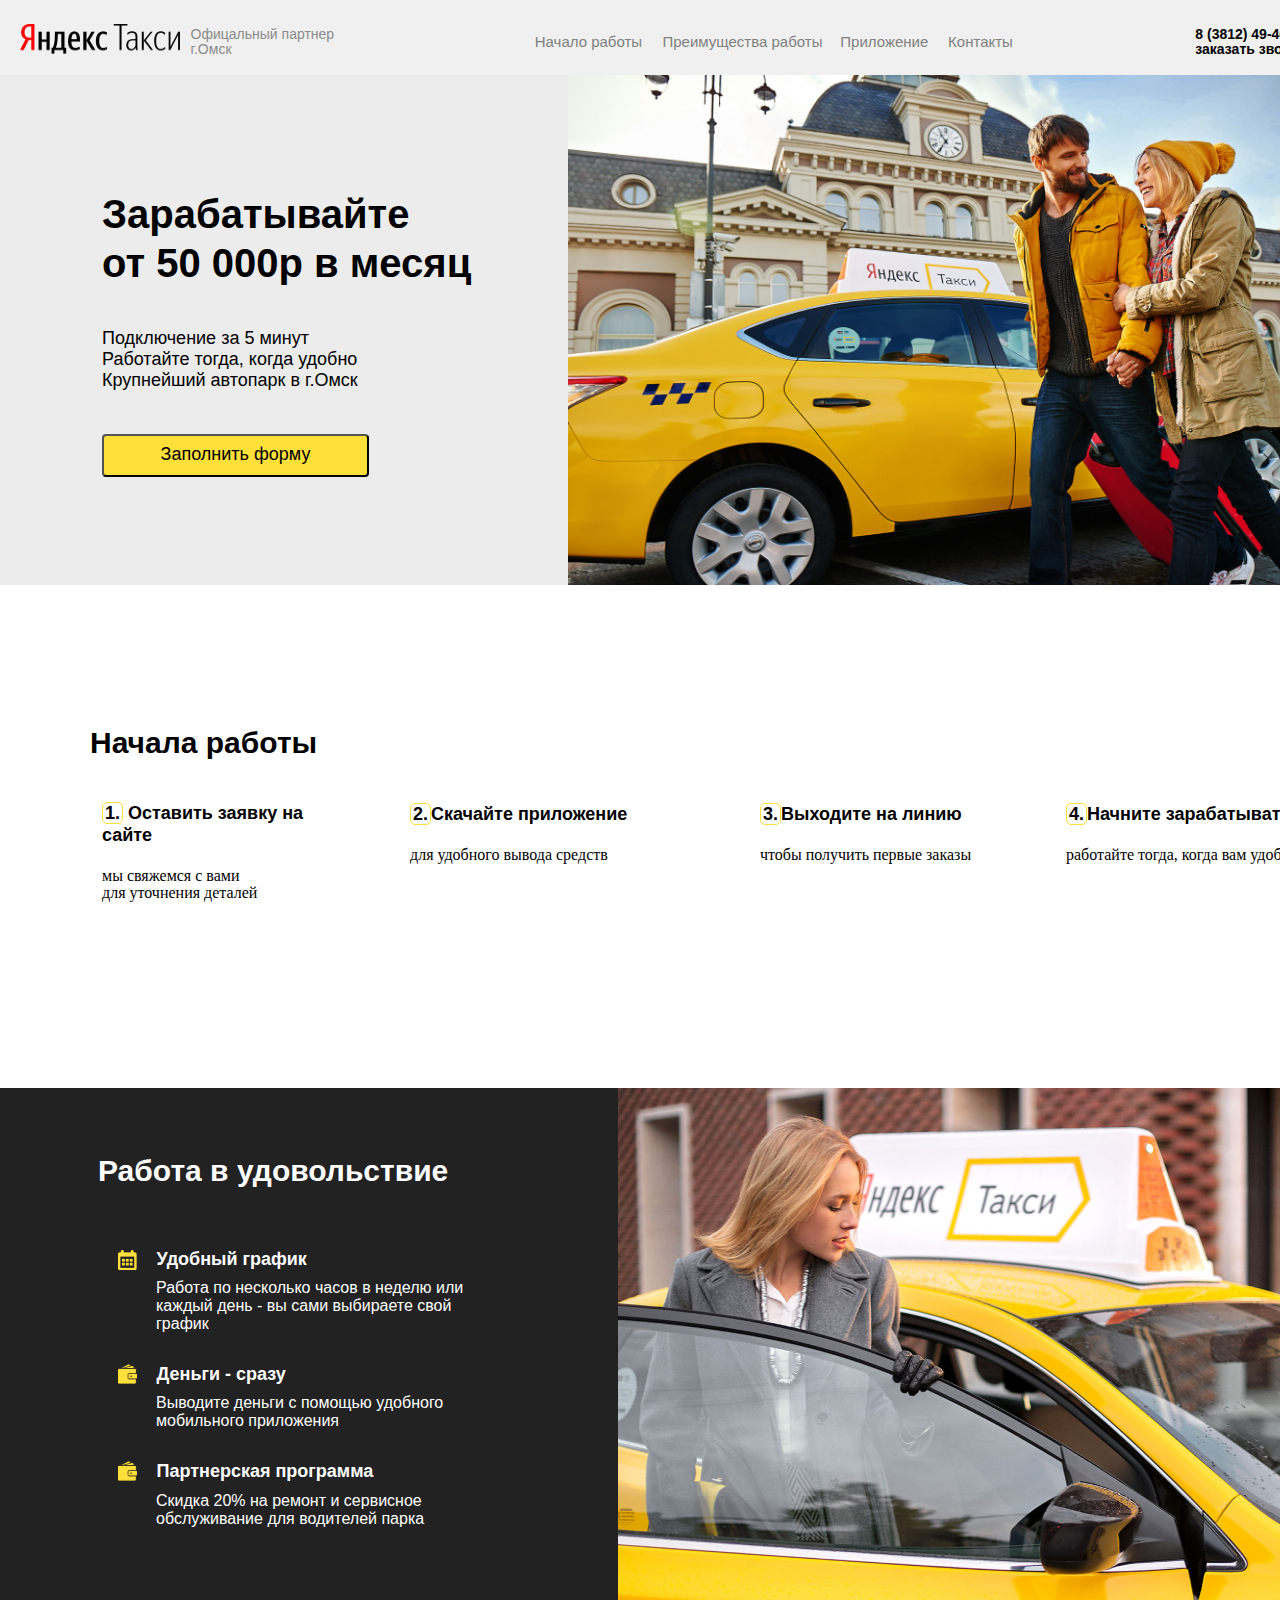
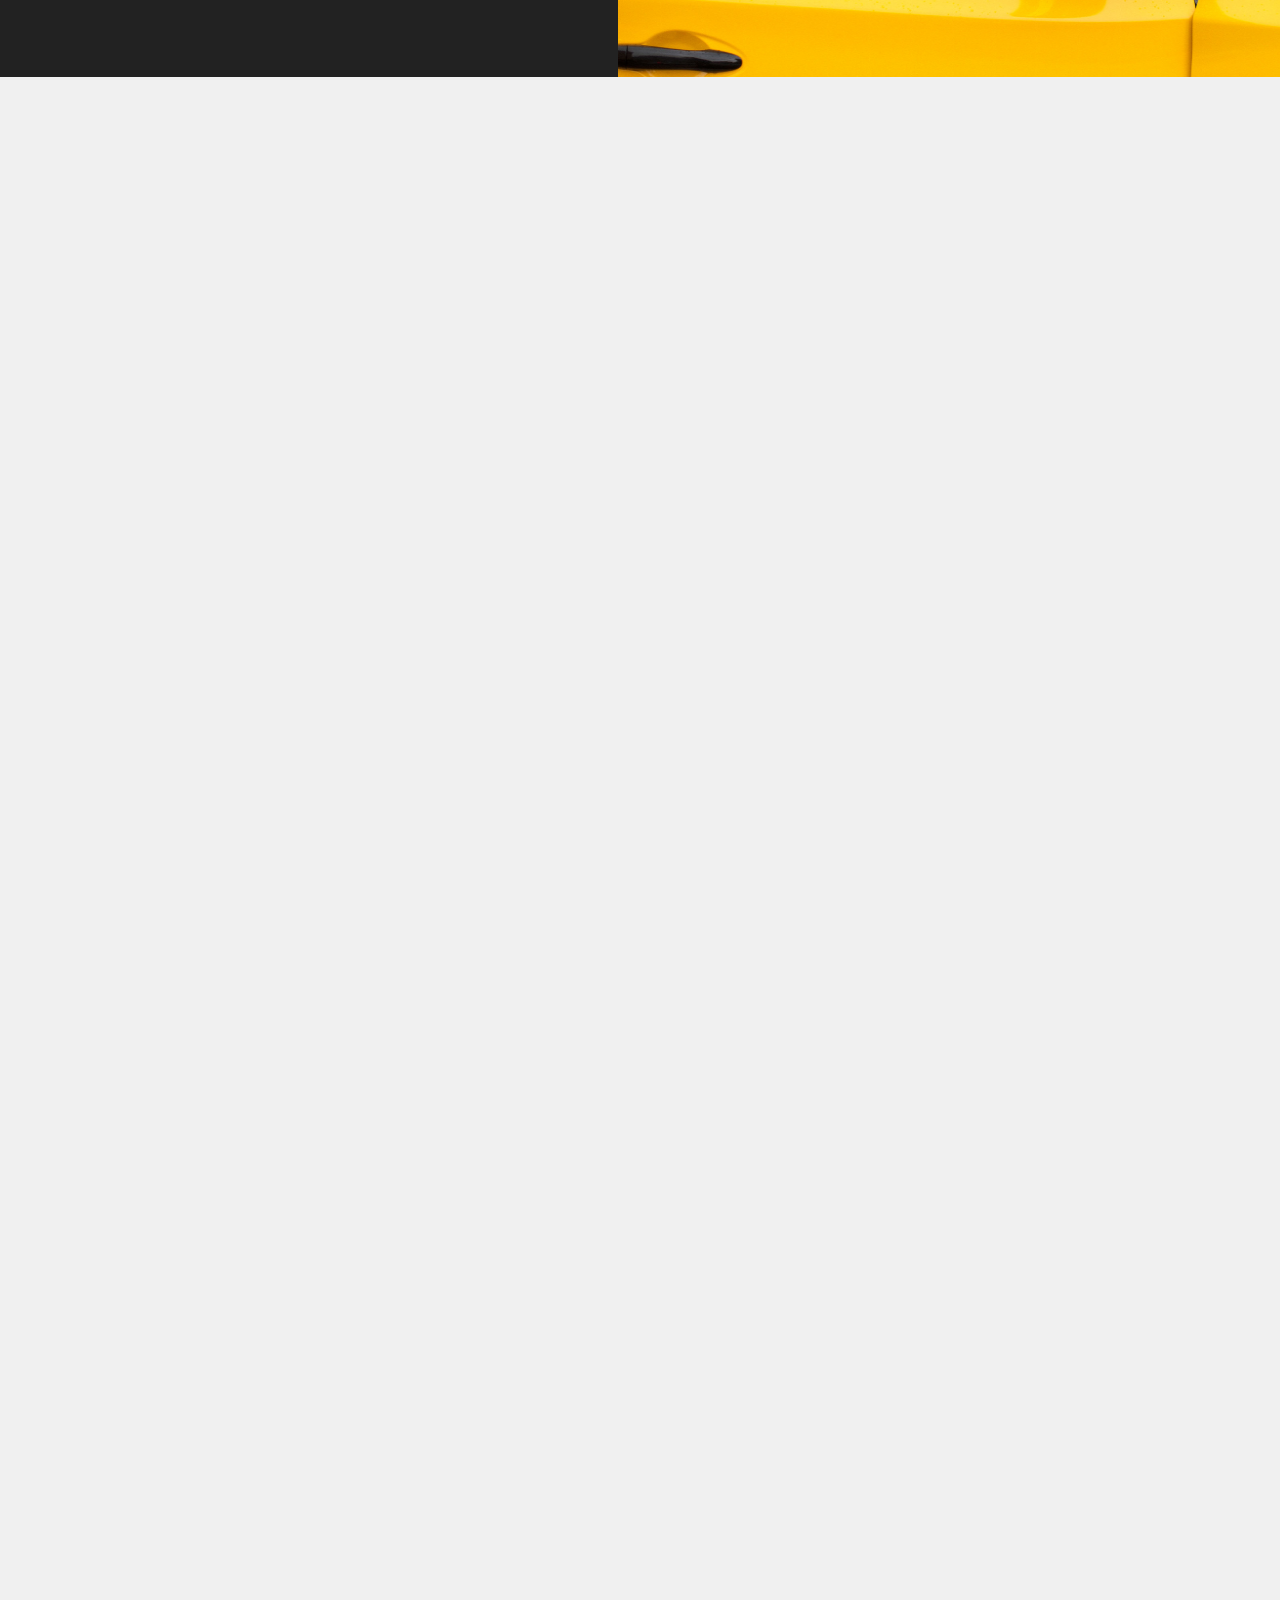
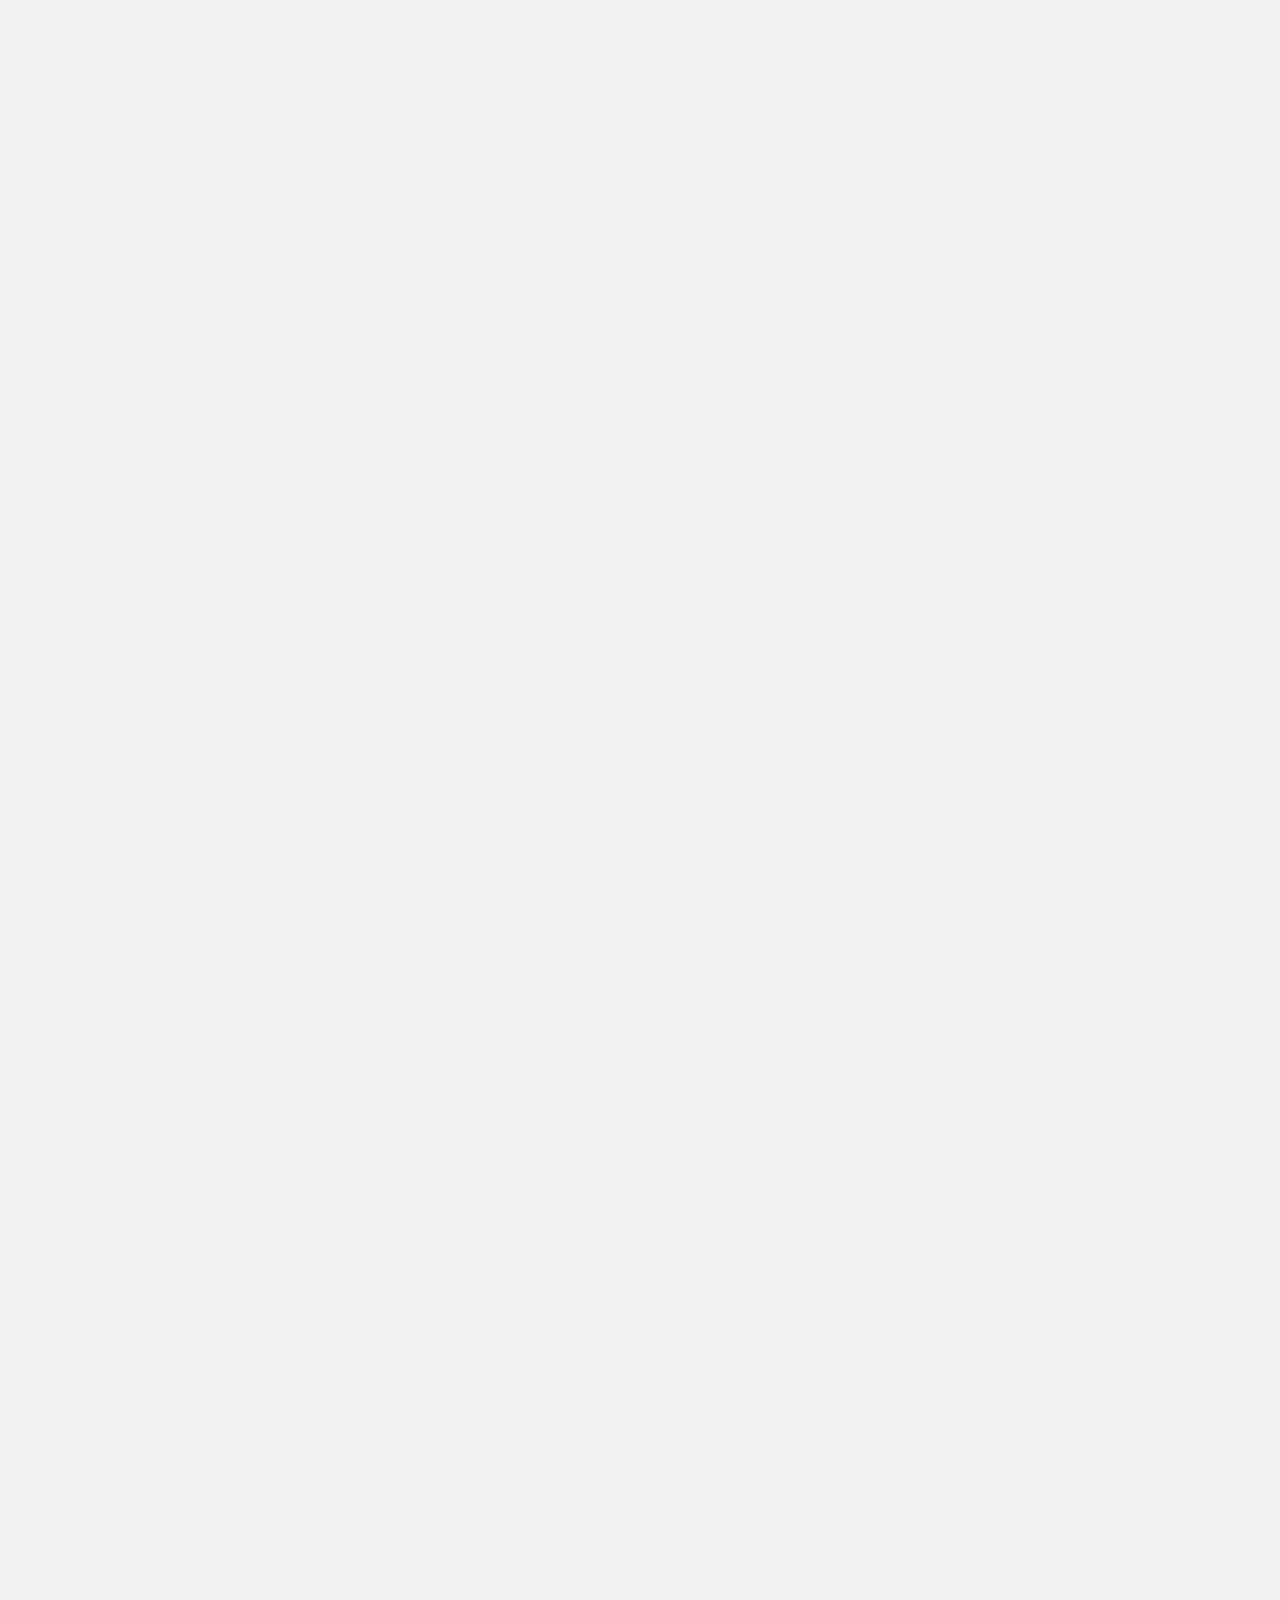
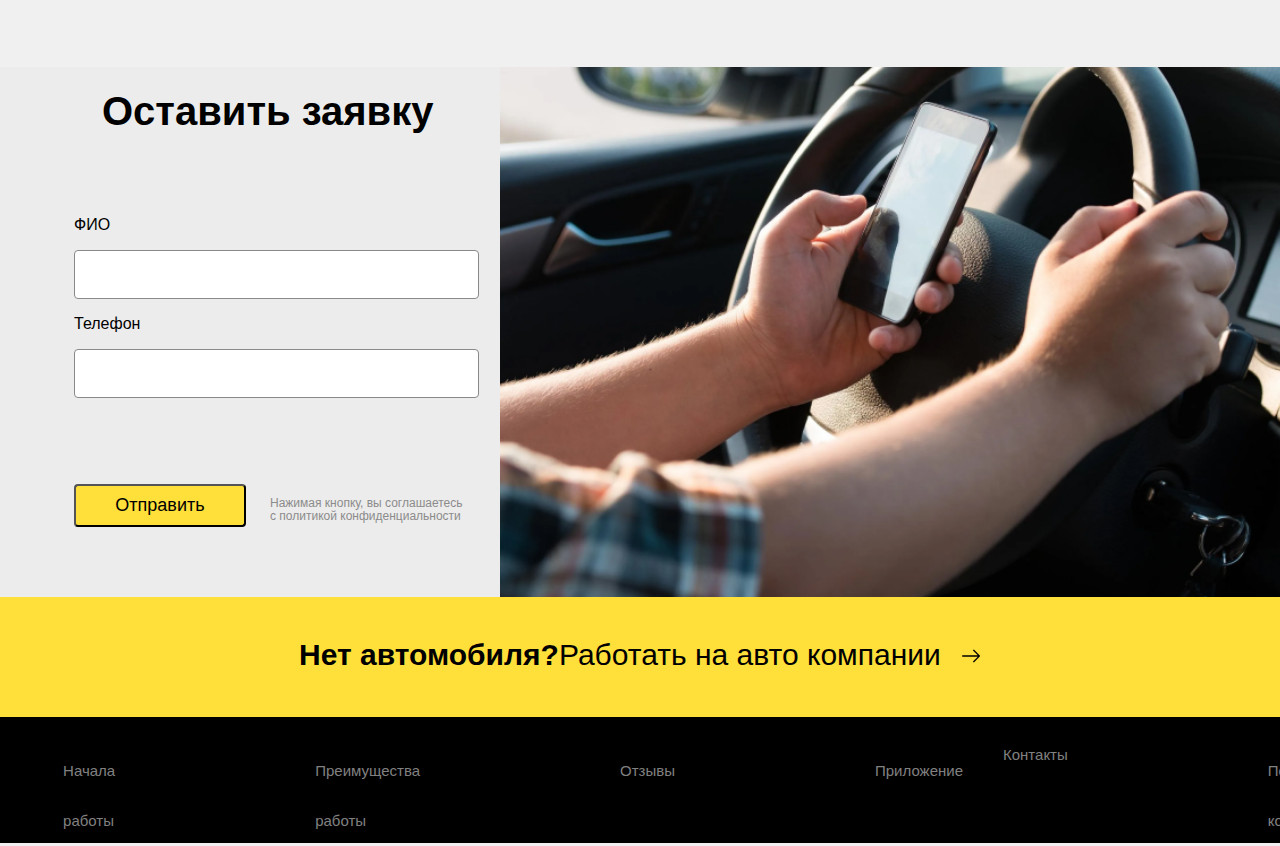
==== index.html @ 1a7a5179 "new update" ====
<!DOCTYPE html>
<html lang="en">
<head>
    <meta charset="UTF-8">
    <meta name="viewport" content="width=device-width, initial-scale=1.0">
    <link rel="stylesheet" href="style.css">
    <title>Такси</title>
</head>
<body>
    <header class="header">
        <div>
            <div class="header__inner">
                <div class="img">
                       <a href="#"><img src="image/YTaxi.png" /> </a> 
                </div>
                <div class="p">
                    <p style="margin-left: 30px;">Офицальный партнер <br> г.Омск</p>
                </div>  
                <nav class="nav">
                        <a class="nav_link1" href="#top" >Начало работы</a>
                        <a class="nav_link2" href="#job" >Преимущества работы</a>
                        <a class="nav_link3" href="#" >Приложение</a>
                        <a class="nav_link4" href="#" >Контакты</a>
                </nav>
                <div class="p">
                    <p style="font-weight: 800; color: black;">8 (3812) 49-46-45  <br>
                        заказать звонок</p>
                </div>
                <div>
                    <a href="#"></a>
                </div>
            </div>
        </div>
    </header>
    <div id="top">
        <div class = "introduction block ">
            <div>
                <p class="font">
                    Зарабатывайте<br>
                    от 50 000р в месяц
                </p>
                <p class="sec"> Подключение за 5 минут<br>
                Работайте тогда, когда удобно<br>
                Крупнейший автопарк в г.Омск
                </p>
                <form action=""></form>
                <button id="#end" class="button" type="submit" form = "data">
                    Заполнить форму
                </button>
            </div>
            <div>
                <img class="size" src="image/start.png" >
            </div>
            </div>
        </div>
    </div>
    
    <div id="job">
    <div class="job introduction" >
        <div>
             <h1>Начала работы</h1>
             <h3><snap>1.</snap> Оставить заявку на сайте</h3>  
             <p> мы свяжемся с вами <br> для уточнения деталей</p>
        </div>
        <div >
             <h3 style="margin-top: 218px; margin-left: 60px;"><snap>2.</snap>Скачайте приложение</h3>  
             <p style="margin-left: 60px;"> для удобного вывода средств</p>
        </div>
        <div>
             <h3 style="margin-top: 218px; margin-left: 60px;"><snap>3.</snap>Выходите на линию</h3>  
             <p style="margin-left: 60px;"> чтобы получить первые заказы</p>
        </div>
        <div style="margin-left: -44px;">
             <h3 style="margin-top: 218px; margin-left: 60px;"><snap>4.</snap>Начните зарабатывать</h3>  
             <p style="margin-left: 60px;">работайте тогда, когда вам удобно </p>
        </div>
     </div>
    </div>
   

    <div> 
        <div class="pleasure block" >
            <div>
                <h1> Работа в удовольствие</h1>
                <div style="margin-top: 60px;">
                    <h2><img id="frame" src="image/frame.png">
                     Удобный график</h3>
                    <p>Работа по несколько часов в неделю или<br> каждый день - вы сами выбираете свой<br> график</p>
                    <h2 id="money"><img id="frame" src="image/frame-2.png" >Деньги - сразу</h2>
                    <p>Выводите деньги с помощью удобного мобильного приложения</p>
                    <h2 id="open"><img id="frame" src="image/frame-2.png">Партнерская программа </h2>
                    <p>Скидка 20% на ремонт и сервисное обслуживание для водителей парка</p>
                </div>
                
            </div>
            <div>
                <img src="image/image3.png">
            </div>
        </div>
        
    </div>
   

    <div id="end">
        <div class="form introduction block">
            <div >
                <p class="font" style="margin-top: 20px;"> 
                    Оставить заявку
                </p>
                <p style="margin-left: 74px; margin-top: 80px;">ФИО</p>
                <p > <input  class="inputName" type="text" name = "ФИО"></p>
                <p style="margin-left: 74px;">Телефон</p>
                <p > <input style="margin-top:0;" class="inputName"  type="tel" name = "number"></p>
                    <button id="EnterDate" style="margin-top: 70px; margin-left: 74px;" class="button" type="submit" form = "data">
                        Отправить
                    </button>
                    <p class="text4">Нажимая кнопку, вы соглашаетесь<br>
                        с политикой конфиденциальности</p>
            </div>
            <div>
                <div>
                    <img src="image/image-2.png" >
                </div>
            </div>
        </div> 
    </div>
        <div class="last">
            <p id="first"> Нет автомобиля? </p><p> Работать на авто компании <img src="image/right.svg"> </p>
            
        </div>
    </div>
   
    
    <footer class="footer">
        <div > 
            <p>Официальный партнер Яндекс Такси<br>
            г.Омск
        <br>ОГРНИП 12345432112344 </p></div>
       <div>
            <nav >
                <a id="nav_1" style="margin-top: 3%;" href="#top" >Начала работы</a>
                <a id="nav_2" style="margin-top: 3%;"  href="#job" >Преимущества работы</a>
                <a id="nav_3" class="nav_link5" style="margin-top: 3%;"> Отзывы</a>
                <a id="nav_4" style="margin-top: 3%;"  href="#" >Приложение</a>
                <a id="nav5" style="margin-top: 3%;"  href="#" >Контакты</a>
                <a id="nav_6"  style="margin-top: 3%;"href="#">Политика конфиденциальности</a>
            </nav>
        </div>
        
    </footer>   
</body>
</html>
---- style.css ----
body{
    position: relative;
    max-width: 1368px;
    max-height: 3180px;
    margin-left: auto;
    margin-right: auto;
    background-color: rgb(240, 240, 240);
}
html{
    scroll-behavior: smooth;
    font-family:  Arial,Helvetica,sans-serif
}

.li{
    display: flex;
    width: 599px;
    height: 29px;
    flex-direction: column;
    justify-content: center;
    flex-shrink: 0;
}

img{
    display: flex;
    width: 160px;
    height:  30px;
    justify-content: center;
    align-items: center;
    margin: auto;
}

.header{
    background: #F0F0F0;
    width: 1368px;
    height: 67px;
    z-index: 1000;
}
.header__inner {
    background: #F0F0F0;
    display: flex;
    justify-content: space-between;
    align-items: center;
}
a{
    text-decoration: none;
    margin: 0 20px;
    color: gray;
    font-size: 15px;    
    float: left;
}
a:hover{
    text-decoration: none;
    color: black;
}
.p{
    margin-left: 10px;
    margin-top: 5px;
    align-items: center;
    margin-left: -60px;
    color: #8B8B8B;
    font-size: 14px;
    font-weight: 300;
    line-height: 107%;
    color: #8B8B8B;
}
.foot{
    margin: 0 10px;
    margin-left: -60px;
    color: #8B8B8B;
    font-size: 14px;
    color: #8B8B8B;
}
.nav {
    position: relative;
    box-sizing: border-box;
    width: 100%;
    max-width: 880px;
    height: 55px;
    font-size: 1.63vw;
    border-bottom-left-radius: 10px;
    border-bottom-right-radius: 10px;
}
.nav_link1{
    margin-top: 5px;
    align-items: center;
    margin-left: 180px;
    display: inline-block;
    box-sizing: border-box;
    vertical-align: top;
    position: relative;
    width: 24.18%;
    text-align: left;
    text-decoration: none;
    height: 55px;
    line-height: 50px;
}
.nav_link2{
    margin-top: 5px;
    align-items: center;
    margin-left: -105px;
    display: inline-block;
    box-sizing: border-box;
    vertical-align: top;
    position: relative;
    width: 24.18%;
    text-align: left;
    text-decoration: none;
    height: 55px;
    line-height: 50px;
}
.nav_link3{
    margin-top: 5px;
    align-items: center;
    margin-left: -55px;
    display: inline-block;
    box-sizing: border-box;
    vertical-align: top;
    position: relative;
    width: 24.18%;
    text-align: left;
    text-decoration: none;
    height: 55px;
    line-height: 50px;
}
.nav_link4{
    margin-top: 5px;
    align-items: center;
    margin-left: -125px;
    display: inline-block;
    box-sizing: border-box;
    vertical-align: top;
    position: relative;
    width: 24.18%;
    text-align: left;
    text-decoration: none;
    height: 55px;
    line-height: 50px;
}
.nav_link5{
    margin-top: -55px;
    align-items: center;
    margin-left: 500px;
    display: inline-block;
    box-sizing: border-box;
    vertical-align: top;
    position: relative;
    width: 24.18%;
    text-align: left;
    text-decoration: none;
    height: 55px;
    line-height: 50px;

}
.nav_link6{
    margin-top: -155px;
    align-items: center;
    margin-left: 800px;
    display: inline;
    box-sizing: border-box;
    vertical-align: top;
    position: relative;
    width: 24.18%;
    text-align: left;
    text-decoration: none;
    height: 55px;
    line-height: 50px;
}
.nav_number{
    display: flex;
    width: 160px;
    height:  30px;
    justify-content: center;
    align-items: center;
    margin: auto;
}
p.number{
    text-align: right;
    margin-top: -95px;
    color: #000;
    font-size: 16px;
    font-weight: 700;
    line-height: 107%;

}


.introduction{
    margin-top: -80px;
    width: 606px;
    height: 530px;
    flex-shrink: 0;
    background-color: rgba(236, 236, 236, 1);

}
.font{
    text-align: justify;
    margin-left: 102px;
    margin-top: 115px;
    color: #000;
    font-size: 40px;
    font-weight: 700;
    line-height: 122.5%;
}
.sec{
    text-align: justify;
    margin-left: 102px;
    color: #000;
    font-size: 18px;

}
.button{
    width: 267px;
    height: 43px;
    flex-shrink: 0;
    border-radius: 4px;
    background: #FFDF39;
    color: #000;
    font-size: 18px;
    line-height: 107%;  
    margin-left: 102px;
    margin-top: 25px;
}
.button:hover{
    background: #e4bc0c;
}
.size{
    width: 801px;
    height: 510px;
    flex-shrink: 0;
    margin-left: 68px;

}
.block{
    margin: 0 auto;
    display: grid;
    grid-template-columns: 500px 1fr 2fr;
    border: none;
    margin: 0;
}

.footer{
    display: flex;   
    margin-left: 0;
    bottom: 0;
    width: 1368px;
    height: 120px;
    border:
        3px
        solid black;
    background-color: black;
    
}
.footer nav{
    display: flex;
    flex-direction: row;
    justify-content: center;
    width: 100%;
    max-width:880px ;
    height: 55px;
    font-size: 1.63vw;
    border-bottom-left-radius: 10px;
    border-bottom-right-radius: 10px;
}
.footer #nav_1{
    margin-top: 5px;
    margin-left: 800;
    width: 24.18%;
    text-align: left;
    text-decoration: none;
    height: 55px;
    line-height: 50px;
}
.footer #nav_2{
    margin-top: 5px;
    margin-left: 180px;
    width: 24.18%;
    text-align: left;
    text-decoration: none;
    height: 55px;
    line-height: 50px;
}
.footer #nav_3{
    margin-top: 5px;
    margin-left: 180px;
    width: 24.18%;
    text-align: left;
    text-decoration: none;
    height: 55px;
    line-height: 50px;
}
.footer #nav_4{
    margin-top: 5px;
    margin-left: 180px;
    width: 24.18%;
    text-align: left;
    text-decoration: none;
    height: 55px;
    line-height: 50px;
}
.footer #nav_5{
    margin-top: 5px;
    margin-left: 180px;
    width: 24.18%;
    text-align: left;
    text-decoration: none;
    height: 55px;
    line-height: 50px;
}
.footer #nav_6{
    margin-top: 5px;
    margin-left: 180px;
    width: 24.18%;
    text-align: left;
    text-decoration: none;
    height: 55px;
    line-height: 50px;
}
.job{
    display: grid;
    grid-template-columns: 350px 350px 350px 350px;
    width: 1368px;
    height: 503px;
    background: #FFF;
    margin-top: -20px;
}
.job h1{
    margin-top: 140px;
    margin-left: 90px;
    color: #000;
    font-size: 30px;
    font-weight: 700;
    line-height: 122.5%; 
}

.job h3{
    position: relative;
    margin-top: 40px;
    margin-left: 102px;
    color: #000;
    font-size: 18px;
    font-weight: 700;
    line-height: 122.5%;  
}
.job snap{
        box-sizing: border-box;
        padding: 10px 2px;
        display: inline-block;
        line-height: 0px;
        border: 1px solid #FFDF39;
        border-radius: 5px;
}
.job p{
    margin-top: 20px;
    margin-left: 102px;
    flex-shrink: 0;
    color: #000;
    font-size: 16px;
    font-family: Yandex Sans Display;
    line-height: 107%;
}
.pleasure{
    width: 801;
    height: 589px;
    flex-shrink: 0;
    background-color: #222;;
}
.pleasure h1{
    margin-top: 65px;
    margin-left: 98px;
    color: #FFF;
    font-size: 30px;
    font-family: sans-serif;
    font-weight: 700;
    line-height: 122.5%;
}
.pleasure img{
    width: 751px;
    height: 589px;
    flex-shrink: 0;
    margin-left: 118px;
}
.pleasure #frame{
    width: 18.575px; 
    height: 20px;
    float: left;
    margin-right: 20px ;
}
.pleasure h2{
    font-size: 18px;
    color: #FFF;
    font-style: normal;
    font-weight: 600;
    line-height: 107%;  
}
.pleasure p{
    margin-top: -5px;
    margin-left: 156px;
    float: left ;
    flex-direction: column;
    color: #FFF;
    font-size: 16px;
    font-style: normal;
    font-weight: 100;
}
.pleasure #money{
    float: left ;
    color: #FFF;
    font-size: 18px;
    font-style: normal;
    font-weight: 600;
    line-height: 115%;
}
.pleasure #open{
    float: left ;
    color: #FFF;
    font-size: 18px;
    font-style: normal;
    font-weight: 600;
    line-height: 115%;
}
.last{
    display: flex;
    justify-self: center;
    width: 1368px;
    height: 120px;
    background-color:#FFDF39;

}
.last img{
    width: 18px; 
    height: 18px;
    float: right;
    margin-top: 10px;
    margin-left: 21px ;
}
.last #first{
    margin-left: 343px;
    margin-top: 40px;
    color: #000;
    font-size: 30px;
    font-style: normal;
    font-weight: 700;
    line-height: 122.5%;
}
.last p{
    margin-top: 40px;
    color: #000;
    font-size: 30px;
    font-style: normal;
    line-height: 122.5%;
}
.resolution{
    margin-left: 500px;
    margin-top: 60px;
    font-size: 30px;
    font-weight: 600;    
}


.form{
    margin-top: 3190px;
}
.form img{
    width: 870px;
    height: 530px;
    flex-shrink: 0;
}
.footer a:hover{
    text-decoration: none;
    color: white;
}
.footer p{
    margin: 20px 20px 0 0;


}

.inputName{
    width: 399px;
    height: 45px;
    margin-top: 0px;
    margin-left: 74px;
    flex-shrink: 0;
    border-radius: 4px;
    border: 0.3px solid #898989;
    background: #FFF;
    font-size: 20px;
}

.text4{
    position: relative;
    box-sizing: border-box;
    margin-left: 270px;
    margin-top: -30px;
    color: #8B8B8B;
    font-size: 12px;
    font-weight: 300;
    line-height: 107%;   
}
.form button{
    width: 172px;
    height: 43px;
    flex-shrink: 0;
    border-radius: 4px;
    background: #FFDF39;
    color: #000;
    font-size: 18px;
    line-height: 107%;  
    margin-left: 102px;
    margin-top: -20px;
}
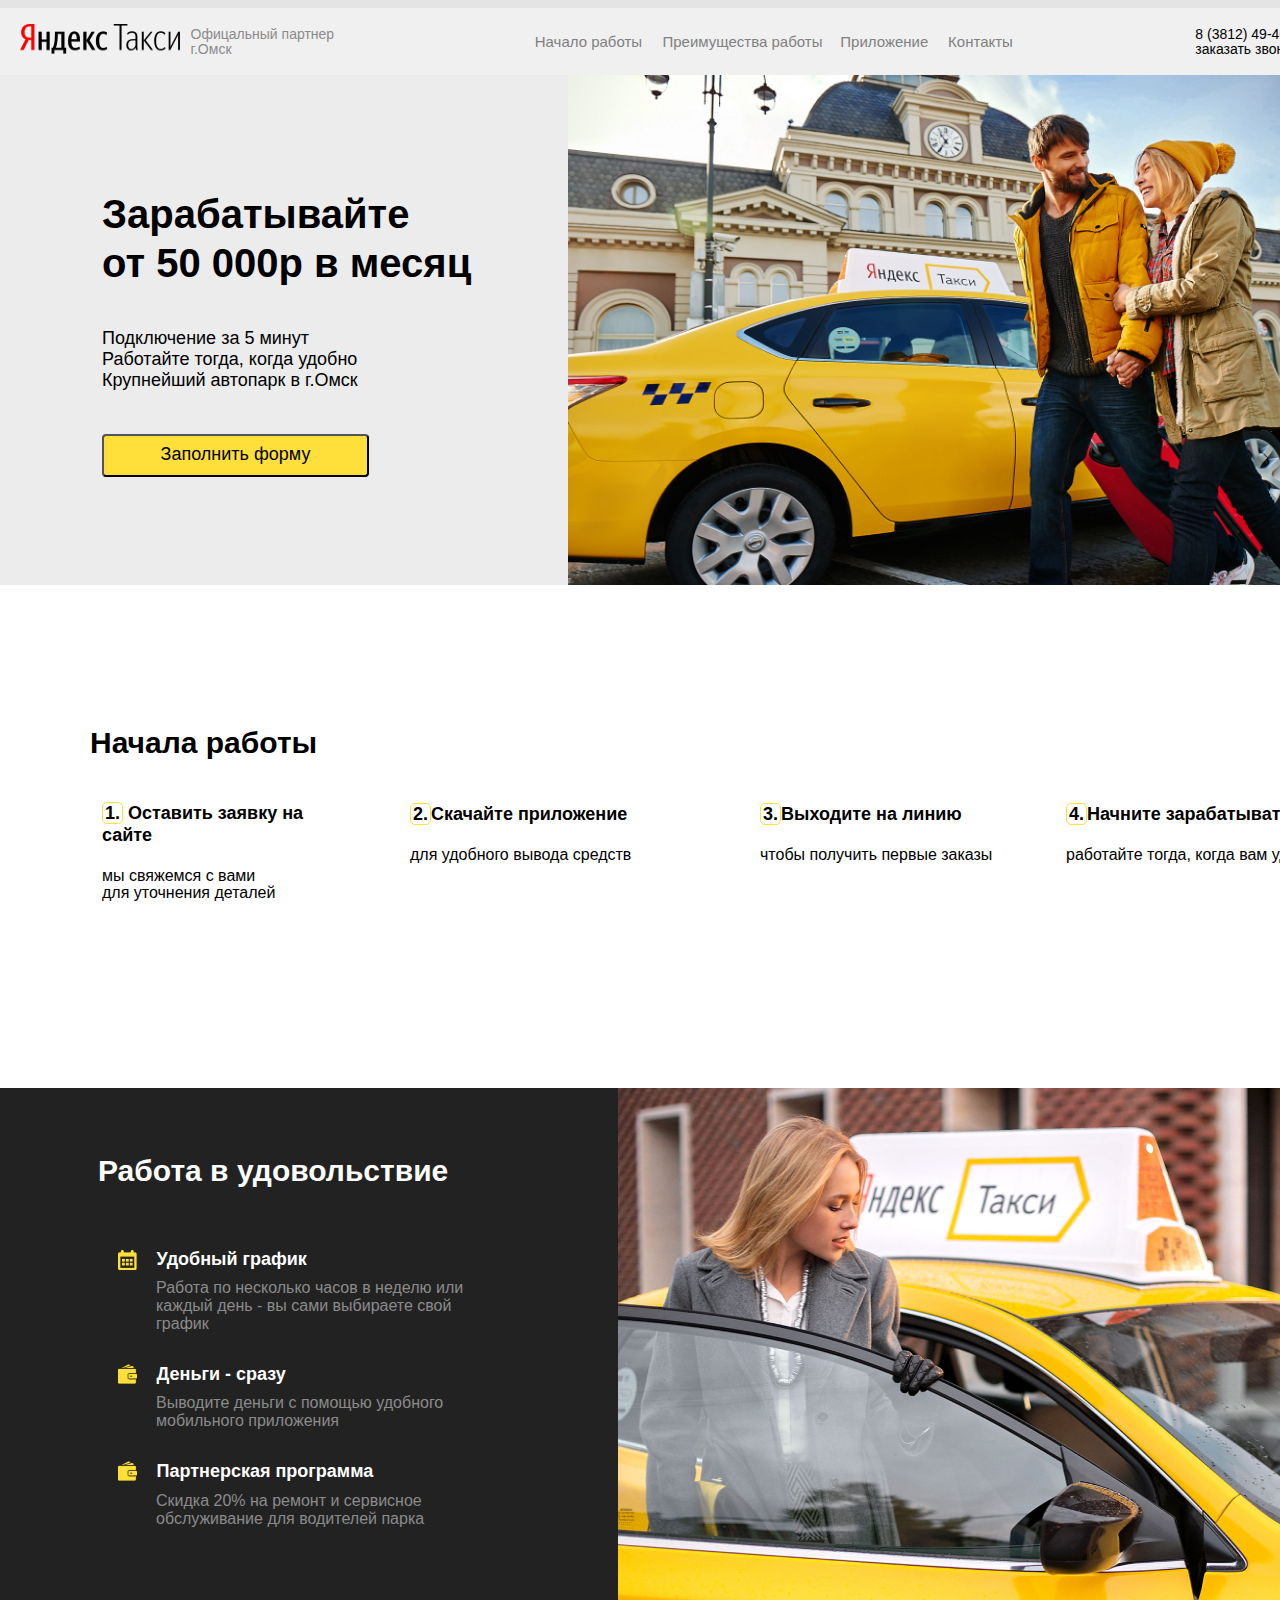
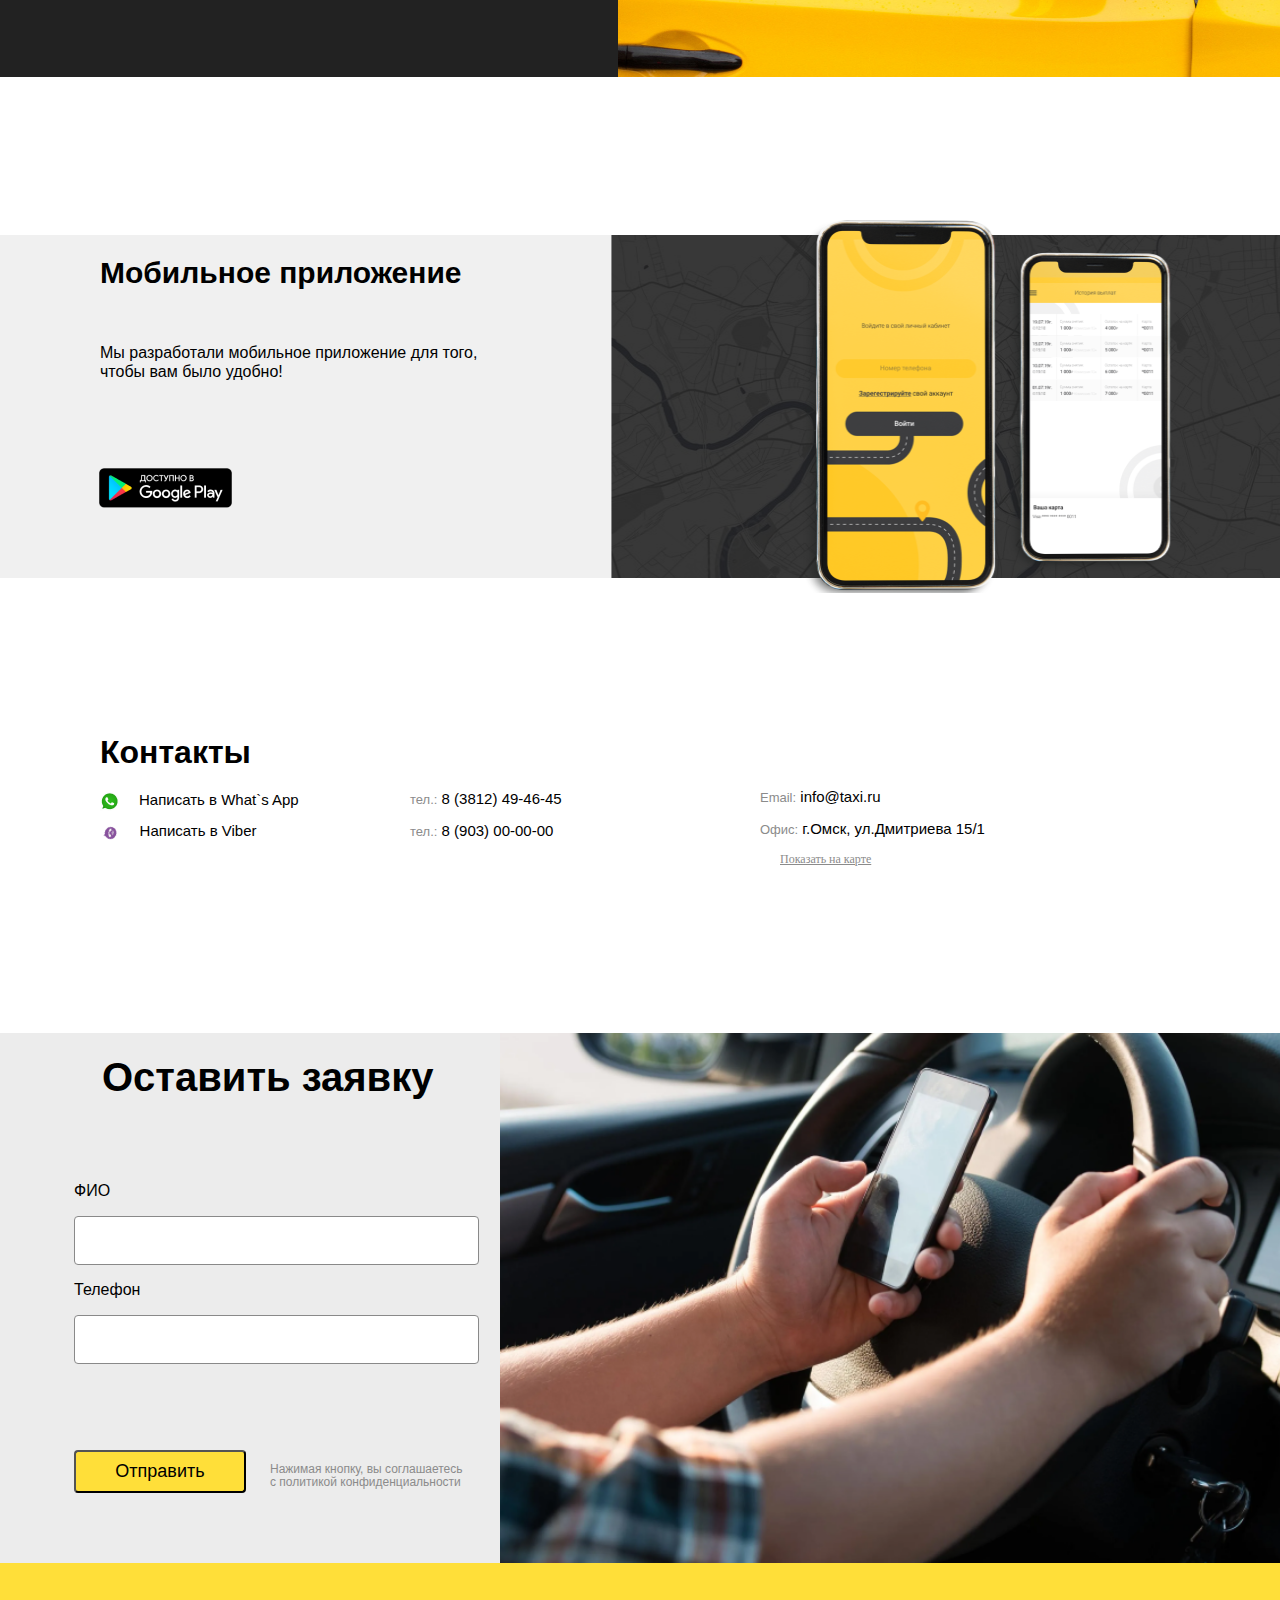
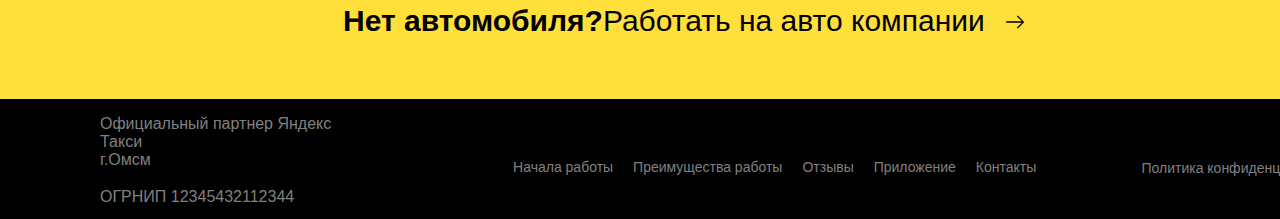
==== commit 77353176: "layout finish" ====
--- a/index.html
+++ b/index.html
@@ -1,29 +1,32 @@
 <!DOCTYPE html>
 <html lang="en">
+
 <head>
     <meta charset="UTF-8">
     <meta name="viewport" content="width=device-width, initial-scale=1.0">
     <link rel="stylesheet" href="style.css">
+    <script src="https://ajax.googleapis.com/ajax/libs/jquery/3.1.1/jquery.min.js"></script>
     <title>Такси</title>
 </head>
+
 <body>
     <header class="header">
         <div>
             <div class="header__inner">
                 <div class="img">
-                       <a href="#"><img src="image/YTaxi.png" /> </a> 
+                    <a href="#"><img src="image/YTaxi.png" /> </a>
                 </div>
                 <div class="p">
                     <p style="margin-left: 30px;">Офицальный партнер <br> г.Омск</p>
-                </div>  
+                </div>
                 <nav class="nav">
-                        <a class="nav_link1" href="#top" >Начало работы</a>
-                        <a class="nav_link2" href="#job" >Преимущества работы</a>
-                        <a class="nav_link3" href="#" >Приложение</a>
-                        <a class="nav_link4" href="#" >Контакты</a>
+                    <a class="nav_link1" href="#top">Начало работы</a>
+                    <a class="nav_link2" href="#job">Преимущества работы</a>
+                    <a class="nav_link3" href="#middle">Приложение</a>
+                    <a class="nav_link4" href="#contact">Контакты</a>
                 </nav>
                 <div class="p">
-                    <p style="font-weight: 800; color: black;">8 (3812) 49-46-45  <br>
+                    <p style="color: black;"><b>8 (3812) 49-46-45</b> <br>
                         заказать звонок</p>
                 </div>
                 <div>
@@ -33,120 +36,172 @@
         </div>
     </header>
     <div id="top">
-        <div class = "introduction block ">
+        <div class="introduction block ">
             <div>
                 <p class="font">
                     Зарабатывайте<br>
                     от 50 000р в месяц
                 </p>
                 <p class="sec"> Подключение за 5 минут<br>
-                Работайте тогда, когда удобно<br>
-                Крупнейший автопарк в г.Омск
+                    Работайте тогда, когда удобно<br>
+                    Крупнейший автопарк в г.Омск
                 </p>
                 <form action=""></form>
-                <button id="#end" class="button" type="submit" form = "data">
+                <button id="#end" class="button" type="submit" form="data">
                     Заполнить форму
                 </button>
             </div>
             <div>
-                <img class="size" src="image/start.png" >
-            </div>
-            </div>
-        </div>
-    </div>
-    
+                <img class="size" src="image/start.png">
+            </div>
+        </div>
+    </div>
+    </div>
+
+    <div>
+        <div class="job introduction">
+            <div>
+                <h1>Начала работы</h1>
+                <h3>
+                    <snap>1.</snap> Оставить заявку на сайте
+                </h3>
+                <p> мы свяжемся с вами <br> для уточнения деталей</p>
+            </div>
+            <div>
+                <h3 style="margin-top: 218px; margin-left: 60px;">
+                    <snap>2.</snap>Скачайте приложение
+                </h3>
+                <p style="margin-left: 60px;"> для удобного вывода средств</p>
+            </div>
+            <div>
+                <h3 style="margin-top: 218px; margin-left: 60px;">
+                    <snap>3.</snap>Выходите на линию
+                </h3>
+                <p style="margin-left: 60px;"> чтобы получить первые заказы</p>
+            </div>
+            <div style="margin-left: -44px;">
+                <h3 style="margin-top: 218px; margin-left: 60px;">
+                    <snap>4.</snap>Начните зарабатывать
+                </h3>
+                <p style="margin-left: 60px;">работайте тогда, когда вам удобно </p>
+            </div>
+        </div>
+    </div>
+
+
     <div id="job">
-    <div class="job introduction" >
-        <div>
-             <h1>Начала работы</h1>
-             <h3><snap>1.</snap> Оставить заявку на сайте</h3>  
-             <p> мы свяжемся с вами <br> для уточнения деталей</p>
-        </div>
-        <div >
-             <h3 style="margin-top: 218px; margin-left: 60px;"><snap>2.</snap>Скачайте приложение</h3>  
-             <p style="margin-left: 60px;"> для удобного вывода средств</p>
-        </div>
-        <div>
-             <h3 style="margin-top: 218px; margin-left: 60px;"><snap>3.</snap>Выходите на линию</h3>  
-             <p style="margin-left: 60px;"> чтобы получить первые заказы</p>
-        </div>
-        <div style="margin-left: -44px;">
-             <h3 style="margin-top: 218px; margin-left: 60px;"><snap>4.</snap>Начните зарабатывать</h3>  
-             <p style="margin-left: 60px;">работайте тогда, когда вам удобно </p>
-        </div>
-     </div>
-    </div>
-   
-
-    <div> 
-        <div class="pleasure block" >
+        <div class="pleasure block">
             <div>
                 <h1> Работа в удовольствие</h1>
                 <div style="margin-top: 60px;">
                     <h2><img id="frame" src="image/frame.png">
-                     Удобный график</h3>
-                    <p>Работа по несколько часов в неделю или<br> каждый день - вы сами выбираете свой<br> график</p>
-                    <h2 id="money"><img id="frame" src="image/frame-2.png" >Деньги - сразу</h2>
-                    <p>Выводите деньги с помощью удобного мобильного приложения</p>
-                    <h2 id="open"><img id="frame" src="image/frame-2.png">Партнерская программа </h2>
-                    <p>Скидка 20% на ремонт и сервисное обслуживание для водителей парка</p>
-                </div>
-                
+                        Удобный график</h3>
+                        <p>Работа по несколько часов в неделю или<br> каждый день - вы сами выбираете свой<br> график
+                        </p>
+                        <h2 id="money"><img id="frame" src="image/frame-2.png">Деньги - сразу</h2>
+                        <p>Выводите деньги с помощью удобного мобильного приложения</p>
+                        <h2 id="open"><img id="frame" src="image/frame-2.png">Партнерская программа </h2>
+                        <p>Скидка 20% на ремонт и сервисное обслуживание для водителей парка</p>
+                </div>
             </div>
             <div>
                 <img src="image/image3.png">
             </div>
         </div>
-        
-    </div>
-   
+
+    </div>
+
+
+    <div id="empty">
+    </div>
+
+    <div id="middle">
+        <div class="mobile block">
+            <div id="app">
+                <div>
+                    <h1>Мобильное приложение</h1>
+                    <p>Мы разработали мобильное приложение для того,<br>
+                        чтобы вам было удобно!</p>
+                    <img id="market" src="image/market.png">
+                </div>
+            </div>
+            <div><img id="phone" src="image/Group 1.png"></div>
+        </div>
+        <div id="empty2">
+        </div>
+
+    </div>
+
+    <div id="contact">
+
+        <div class="contacts">
+            <div>
+                <h1>Контакты</h1>
+                <p><img id="wa" src="image/iwa-2.png">Написать в What`s App</p4>
+                <p><img id="viber" src="image/viber.png">Написать в Viber</p4>
+            </div>
+            <div id="Div">
+                <p><span id="snap">тел.:</span> 8 (3812) 49-46-45</p>
+                <p><span id="snap">тел.:</span> 8 (903) 00-00-00</p>
+            </div>
+            <div id="Div2">
+                <p><span id="snap">Email:</span> info@taxi.ru</p>
+                <p><span id="snap">Офис:</span> г.Омск, ул.Дмитриева 15/1</p>
+                <a target="_blank" href="https://yandex.ru/maps/66/omsk/house/ulitsa_dmitriyeva_15_1/Y0oYdQdkS0QBQFtufXV2eXpnZw==/?ll=73.304216%2C54.978643&z=17">Показать на карте</a>
+            </div>
+        </div>
+    </div>
 
     <div id="end">
         <div class="form introduction block">
-            <div >
-                <p class="font" style="margin-top: 20px;"> 
+            <div>
+                <p class="font" style="margin-top: 20px;">
                     Оставить заявку
                 </p>
                 <p style="margin-left: 74px; margin-top: 80px;">ФИО</p>
-                <p > <input  class="inputName" type="text" name = "ФИО"></p>
+                <p> <input class="inputName" type="text" name="ФИО"></p>
                 <p style="margin-left: 74px;">Телефон</p>
-                <p > <input style="margin-top:0;" class="inputName"  type="tel" name = "number"></p>
-                    <button id="EnterDate" style="margin-top: 70px; margin-left: 74px;" class="button" type="submit" form = "data">
-                        Отправить
-                    </button>
-                    <p class="text4">Нажимая кнопку, вы соглашаетесь<br>
-                        с политикой конфиденциальности</p>
+                <p> <input style="margin-top:0;" class="inputName" type="tel" name="number"></p>
+                <form action="ajax/form.php"></form>
+                <button id="EnterDate" style="margin-top: 70px; margin-left: 74px;" class="button" type="submit"
+                    form="data">
+                    Отправить
+                </button>
+                <p class="text4">Нажимая кнопку, вы соглашаетесь<br>
+                    с политикой конфиденциальности</p>
             </div>
             <div>
                 <div>
-                    <img src="image/image-2.png" >
-                </div>
-            </div>
-        </div> 
-    </div>
-        <div class="last">
-            <p id="first"> Нет автомобиля? </p><p> Работать на авто компании <img src="image/right.svg"> </p>
-            
-        </div>
-    </div>
-   
-    
+                    <img src="image/image-2.png">
+                </div>
+            </div>
+        </div>
+    </div>
+    <div class="last">
+        <p id="first"> Нет автомобиля? </p>
+        <p> Работать на авто компании <img src="image/right.svg"> </p>
+
+    </div>
+
+
+
     <footer class="footer">
-        <div > 
+        <div>
             <p>Официальный партнер Яндекс Такси<br>
-            г.Омск
-        <br>ОГРНИП 12345432112344 </p></div>
-       <div>
-            <nav >
-                <a id="nav_1" style="margin-top: 3%;" href="#top" >Начала работы</a>
-                <a id="nav_2" style="margin-top: 3%;"  href="#job" >Преимущества работы</a>
-                <a id="nav_3" class="nav_link5" style="margin-top: 3%;"> Отзывы</a>
-                <a id="nav_4" style="margin-top: 3%;"  href="#" >Приложение</a>
-                <a id="nav5" style="margin-top: 3%;"  href="#" >Контакты</a>
-                <a id="nav_6"  style="margin-top: 3%;"href="#">Политика конфиденциальности</a>
-            </nav>
-        </div>
-        
-    </footer>   
+                г.Омсм
+            </p>
+            <br>
+            <p id="second_p">ОГРНИП 12345432112344</p>
+        </div>
+        <nav>
+            <a href="#top"> Начала работы</a>
+            <a href="#job">Преимущества работы</a>
+            <a href="#"> Отзывы</a>
+            <a href="#middle">Приложение</a>
+            <a href="#contact">Контакты</a>
+            <a target="_blank" id="police" href="https://yandex.ru/legal/confidential/">Политика конфиденциальности</a>
+        </nav>
+    </footer>
 </body>
+
 </html>--- a/style.css
+++ b/style.css
@@ -1,17 +1,20 @@
-body{
-    position: relative;
-    max-width: 1368px;
-    max-height: 3180px;
+body {
+    display: flex;
+    flex-direction: column;
+    max-width: 1328px;
+    min-height: auto;
     margin-left: auto;
     margin-right: auto;
-    background-color: rgb(240, 240, 240);
-}
-html{
+    background-color: rgb(228, 228, 228);
+}
+
+html {
+    height: 100%;
     scroll-behavior: smooth;
-    font-family:  Arial,Helvetica,sans-serif
-}
-
-.li{
+    font-family: 'YSTextRegular', Arial, Helvetica, sans-serif;
+}
+
+.li {
     display: flex;
     width: 599px;
     height: 29px;
@@ -20,39 +23,43 @@
     flex-shrink: 0;
 }
 
-img{
+img {
     display: flex;
     width: 160px;
-    height:  30px;
+    height: 30px;
     justify-content: center;
     align-items: center;
     margin: auto;
 }
 
-.header{
+.header {
     background: #F0F0F0;
     width: 1368px;
     height: 67px;
     z-index: 1000;
 }
+
 .header__inner {
     background: #F0F0F0;
     display: flex;
     justify-content: space-between;
     align-items: center;
 }
-a{
+
+a {
     text-decoration: none;
     margin: 0 20px;
     color: gray;
-    font-size: 15px;    
+    font-size: 15px;
     float: left;
 }
-a:hover{
+
+a:hover {
     text-decoration: none;
     color: black;
 }
-.p{
+
+.p {
     margin-left: 10px;
     margin-top: 5px;
     align-items: center;
@@ -63,13 +70,15 @@
     line-height: 107%;
     color: #8B8B8B;
 }
-.foot{
+
+.foot {
     margin: 0 10px;
     margin-left: -60px;
     color: #8B8B8B;
     font-size: 14px;
     color: #8B8B8B;
 }
+
 .nav {
     position: relative;
     box-sizing: border-box;
@@ -80,7 +89,8 @@
     border-bottom-left-radius: 10px;
     border-bottom-right-radius: 10px;
 }
-.nav_link1{
+
+.nav_link1 {
     margin-top: 5px;
     align-items: center;
     margin-left: 180px;
@@ -94,7 +104,8 @@
     height: 55px;
     line-height: 50px;
 }
-.nav_link2{
+
+.nav_link2 {
     margin-top: 5px;
     align-items: center;
     margin-left: -105px;
@@ -108,7 +119,8 @@
     height: 55px;
     line-height: 50px;
 }
-.nav_link3{
+
+.nav_link3 {
     margin-top: 5px;
     align-items: center;
     margin-left: -55px;
@@ -122,7 +134,8 @@
     height: 55px;
     line-height: 50px;
 }
-.nav_link4{
+
+.nav_link4 {
     margin-top: 5px;
     align-items: center;
     margin-left: -125px;
@@ -136,44 +149,19 @@
     height: 55px;
     line-height: 50px;
 }
-.nav_link5{
-    margin-top: -55px;
-    align-items: center;
-    margin-left: 500px;
-    display: inline-block;
-    box-sizing: border-box;
-    vertical-align: top;
-    position: relative;
-    width: 24.18%;
-    text-align: left;
-    text-decoration: none;
-    height: 55px;
-    line-height: 50px;
-
-}
-.nav_link6{
-    margin-top: -155px;
-    align-items: center;
-    margin-left: 800px;
-    display: inline;
-    box-sizing: border-box;
-    vertical-align: top;
-    position: relative;
-    width: 24.18%;
-    text-align: left;
-    text-decoration: none;
-    height: 55px;
-    line-height: 50px;
-}
-.nav_number{
+
+
+
+.nav_number {
     display: flex;
     width: 160px;
-    height:  30px;
+    height: 30px;
     justify-content: center;
     align-items: center;
     margin: auto;
 }
-p.number{
+
+p.number {
     text-align: right;
     margin-top: -95px;
     color: #000;
@@ -184,7 +172,7 @@
 }
 
 
-.introduction{
+.introduction {
     margin-top: -80px;
     width: 606px;
     height: 530px;
@@ -192,7 +180,8 @@
     background-color: rgba(236, 236, 236, 1);
 
 }
-.font{
+
+.font {
     text-align: justify;
     margin-left: 102px;
     margin-top: 115px;
@@ -201,14 +190,16 @@
     font-weight: 700;
     line-height: 122.5%;
 }
-.sec{
+
+.sec {
     text-align: justify;
     margin-left: 102px;
     color: #000;
     font-size: 18px;
 
 }
-.button{
+
+.button {
     width: 267px;
     height: 43px;
     flex-shrink: 0;
@@ -216,21 +207,24 @@
     background: #FFDF39;
     color: #000;
     font-size: 18px;
-    line-height: 107%;  
+    line-height: 107%;
     margin-left: 102px;
     margin-top: 25px;
 }
-.button:hover{
+
+.button:hover {
     background: #e4bc0c;
 }
-.size{
+
+.size {
     width: 801px;
     height: 510px;
     flex-shrink: 0;
     margin-left: 68px;
 
 }
-.block{
+
+.block {
     margin: 0 auto;
     display: grid;
     grid-template-columns: 500px 1fr 2fr;
@@ -238,84 +232,35 @@
     margin: 0;
 }
 
-.footer{
-    display: flex;   
-    margin-left: 0;
-    bottom: 0;
+.footer {
+    display: flex;
     width: 1368px;
     height: 120px;
-    border:
-        3px
-        solid black;
     background-color: black;
-    
-}
-.footer nav{
-    display: flex;
+}
+
+.footer nav {
+    position: relative;
+    margin-left: 169px;
+    margin-top: 60px;
+    max-width: 880px;
+}
+
+.footer #police {
+    margin-top: -15px;
+    margin-left: 169px;
+    float: right;
+
+}
+
+.footer a {
+    font-size: 14px;
     flex-direction: row;
-    justify-content: center;
-    width: 100%;
-    max-width:880px ;
-    height: 55px;
-    font-size: 1.63vw;
-    border-bottom-left-radius: 10px;
-    border-bottom-right-radius: 10px;
-}
-.footer #nav_1{
-    margin-top: 5px;
-    margin-left: 800;
-    width: 24.18%;
-    text-align: left;
-    text-decoration: none;
-    height: 55px;
-    line-height: 50px;
-}
-.footer #nav_2{
-    margin-top: 5px;
-    margin-left: 180px;
-    width: 24.18%;
-    text-align: left;
-    text-decoration: none;
-    height: 55px;
-    line-height: 50px;
-}
-.footer #nav_3{
-    margin-top: 5px;
-    margin-left: 180px;
-    width: 24.18%;
-    text-align: left;
-    text-decoration: none;
-    height: 55px;
-    line-height: 50px;
-}
-.footer #nav_4{
-    margin-top: 5px;
-    margin-left: 180px;
-    width: 24.18%;
-    text-align: left;
-    text-decoration: none;
-    height: 55px;
-    line-height: 50px;
-}
-.footer #nav_5{
-    margin-top: 5px;
-    margin-left: 180px;
-    width: 24.18%;
-    text-align: left;
-    text-decoration: none;
-    height: 55px;
-    line-height: 50px;
-}
-.footer #nav_6{
-    margin-top: 5px;
-    margin-left: 180px;
-    width: 24.18%;
-    text-align: left;
-    text-decoration: none;
-    height: 55px;
-    line-height: 50px;
-}
-.job{
+    margin-left: auto;
+    margin-top: auto;
+}
+
+.job {
     display: grid;
     grid-template-columns: 350px 350px 350px 350px;
     width: 1368px;
@@ -323,48 +268,52 @@
     background: #FFF;
     margin-top: -20px;
 }
-.job h1{
+
+.job h1 {
     margin-top: 140px;
     margin-left: 90px;
     color: #000;
     font-size: 30px;
     font-weight: 700;
-    line-height: 122.5%; 
-}
-
-.job h3{
+    line-height: 122.5%;
+}
+
+.job h3 {
     position: relative;
     margin-top: 40px;
     margin-left: 102px;
     color: #000;
     font-size: 18px;
     font-weight: 700;
-    line-height: 122.5%;  
-}
-.job snap{
-        box-sizing: border-box;
-        padding: 10px 2px;
-        display: inline-block;
-        line-height: 0px;
-        border: 1px solid #FFDF39;
-        border-radius: 5px;
-}
-.job p{
+    line-height: 122.5%;
+}
+
+.job snap {
+    box-sizing: border-box;
+    padding: 10px 2px;
+    display: inline-block;
+    line-height: 0px;
+    border: 1px solid #FFDF39;
+    border-radius: 5px;
+}
+
+.job p {
     margin-top: 20px;
     margin-left: 102px;
     flex-shrink: 0;
     color: #000;
     font-size: 16px;
-    font-family: Yandex Sans Display;
-    line-height: 107%;
-}
-.pleasure{
-    width: 801;
+    line-height: 107%;
+}
+
+.pleasure {
+    width: 806;
     height: 589px;
     flex-shrink: 0;
-    background-color: #222;;
-}
-.pleasure h1{
+    background-color: #222;
+}
+
+.pleasure h1 {
     margin-top: 65px;
     margin-left: 98px;
     color: #FFF;
@@ -373,67 +322,205 @@
     font-weight: 700;
     line-height: 122.5%;
 }
-.pleasure img{
+
+.pleasure img {
     width: 751px;
     height: 589px;
     flex-shrink: 0;
     margin-left: 118px;
 }
-.pleasure #frame{
-    width: 18.575px; 
+
+.pleasure #frame {
+    width: 18.575px;
     height: 20px;
     float: left;
-    margin-right: 20px ;
-}
-.pleasure h2{
+    margin-right: 20px;
+}
+
+.pleasure h2 {
     font-size: 18px;
     color: #FFF;
     font-style: normal;
     font-weight: 600;
-    line-height: 107%;  
-}
-.pleasure p{
+    line-height: 107%;
+}
+
+.pleasure p {
     margin-top: -5px;
     margin-left: 156px;
-    float: left ;
+    float: left;
     flex-direction: column;
-    color: #FFF;
+    color: #8B8B8B;
     font-size: 16px;
     font-style: normal;
     font-weight: 100;
 }
-.pleasure #money{
-    float: left ;
+
+.pleasure #money {
+    float: left;
     color: #FFF;
     font-size: 18px;
     font-style: normal;
     font-weight: 600;
     line-height: 115%;
 }
-.pleasure #open{
-    float: left ;
+
+.pleasure #open {
+    float: left;
     color: #FFF;
     font-size: 18px;
     font-style: normal;
     font-weight: 600;
     line-height: 115%;
 }
-.last{
+
+#empty {
+    width: 1368px;
+    height: 158px;
+    flex-shrink: 0;
+    background-color: #FFF;
+}
+
+#empty2 {
+    width: 1368px;
+    height: 15px;
+    flex-shrink: 0;
+    background-color: #FFF;
+}
+
+.mobile {
+    width: 699px;
+    height: 343px;
+    flex-shrink: 0;
+    background: #F0F0F0;
+}
+
+.mobile #phone {
+    margin-top: -74px;
+    margin-left: 75px;
+    width: 793px;
+    height: 478px;
+
+}
+
+.mobile h1 {
+    color: #000;
+    font-size: 30px;
+    font-style: normal;
+    font-weight: 700;
+    line-height: 122.5%;
+}
+
+.mobile p {
+    color: #000;
+    font-size: 16px;
+    font-style: normal;
+    font-weight: 300;
+    line-height: 122.5%;
+    margin-top: 51px;
+}
+
+.mobile #app {
+    margin-left: 100px;
+}
+
+#market {
+    position: relative;
+    margin-left: -10px;
+    bottom: -51px;
+    width: 151px;
+    height: 78px;
+    flex-shrink: 0;
+}
+
+.contacts {
+    display: grid;
+    grid-template-columns: 350px 350px 350px;
+    width: 1368px;
+    height: 440px;
+    flex-shrink: 0;
+    background-color: white;
+}
+
+.contacts h1 {
+    margin-top: 141px;
+    margin-left: 100px;
+}
+
+.contacts p {
+    color: #000;
+    font-size: 15px;
+    font-style: normal;
+    font-weight: 400;
+    line-height: 107%;
+}
+
+.contacts #viber {
+    width: 19.624px;
+    height: 22px;
+    transform: rotate(23.731deg);
+    margin-left: 100px;
+    margin-right: 20px;
+    float: left;
+    flex-shrink: 0;
+}
+
+.contacts #wa {
+    float: left;
+    width: 19px;
+    height: 19px;
+    margin-left: 100px;
+    margin-right: 20px;
+}
+
+.contacts #Div {
+    font-size: 14px;
+    margin-top: 182.5px;
+    margin-left: 60px;
+}
+
+.contacts #Div2 {
+    font-size: 14px;
+    margin-top: 180.5px;
+    margin-left: 60px;
+}
+
+.contacts #snap {
+    font-size: 13px;
+    color: rgba(139, 139, 139, 1);
+}
+
+.contacts a {
+    color: #8B8B8B;
+    font-size: 12px;
+    font-family: Yandex Sans Display;
+    font-style: normal;
+    font-weight: 300;
+    line-height: 107%;
+    text-decoration-line: underline;
+
+}
+
+.last {
     display: flex;
+    position: static;
     justify-self: center;
     width: 1368px;
-    height: 120px;
-    background-color:#FFDF39;
-
-}
-.last img{
-    width: 18px; 
+    height: 136px;
+    background-color: #FFDF39;
+
+}
+
+
+.last img {
+    width: 18px;
     height: 18px;
     float: right;
     margin-top: 10px;
-    margin-left: 21px ;
-}
-.last #first{
+    margin-left: 21px;
+}
+
+.last #first {
     margin-left: 343px;
     margin-top: 40px;
     color: #000;
@@ -442,40 +529,48 @@
     font-weight: 700;
     line-height: 122.5%;
 }
-.last p{
+
+.last p {
     margin-top: 40px;
     color: #000;
     font-size: 30px;
     font-style: normal;
     line-height: 122.5%;
 }
-.resolution{
+
+.resolution {
     margin-left: 500px;
     margin-top: 60px;
     font-size: 30px;
-    font-weight: 600;    
-}
-
-
-.form{
-    margin-top: 3190px;
-}
-.form img{
+    font-weight: 600;
+}
+
+
+.form {}
+
+.form img {
     width: 870px;
     height: 530px;
     flex-shrink: 0;
 }
-.footer a:hover{
+
+.footer a:hover {
     text-decoration: none;
     color: white;
 }
-.footer p{
-    margin: 20px 20px 0 0;
-
-
-}
-
-.inputName{
+
+.footer p {
+    color: gray;
+    margin-left: 100px;
+    font-size: 16px;
+
+}
+
+.footer #second_p {
+    margin-top: -15px;
+}
+
+.inputName {
     width: 399px;
     height: 45px;
     margin-top: 0px;
@@ -487,7 +582,7 @@
     font-size: 20px;
 }
 
-.text4{
+.text4 {
     position: relative;
     box-sizing: border-box;
     margin-left: 270px;
@@ -495,9 +590,10 @@
     color: #8B8B8B;
     font-size: 12px;
     font-weight: 300;
-    line-height: 107%;   
-}
-.form button{
+    line-height: 107%;
+}
+
+.form button {
     width: 172px;
     height: 43px;
     flex-shrink: 0;
@@ -505,7 +601,7 @@
     background: #FFDF39;
     color: #000;
     font-size: 18px;
-    line-height: 107%;  
+    line-height: 107%;
     margin-left: 102px;
     margin-top: -20px;
 }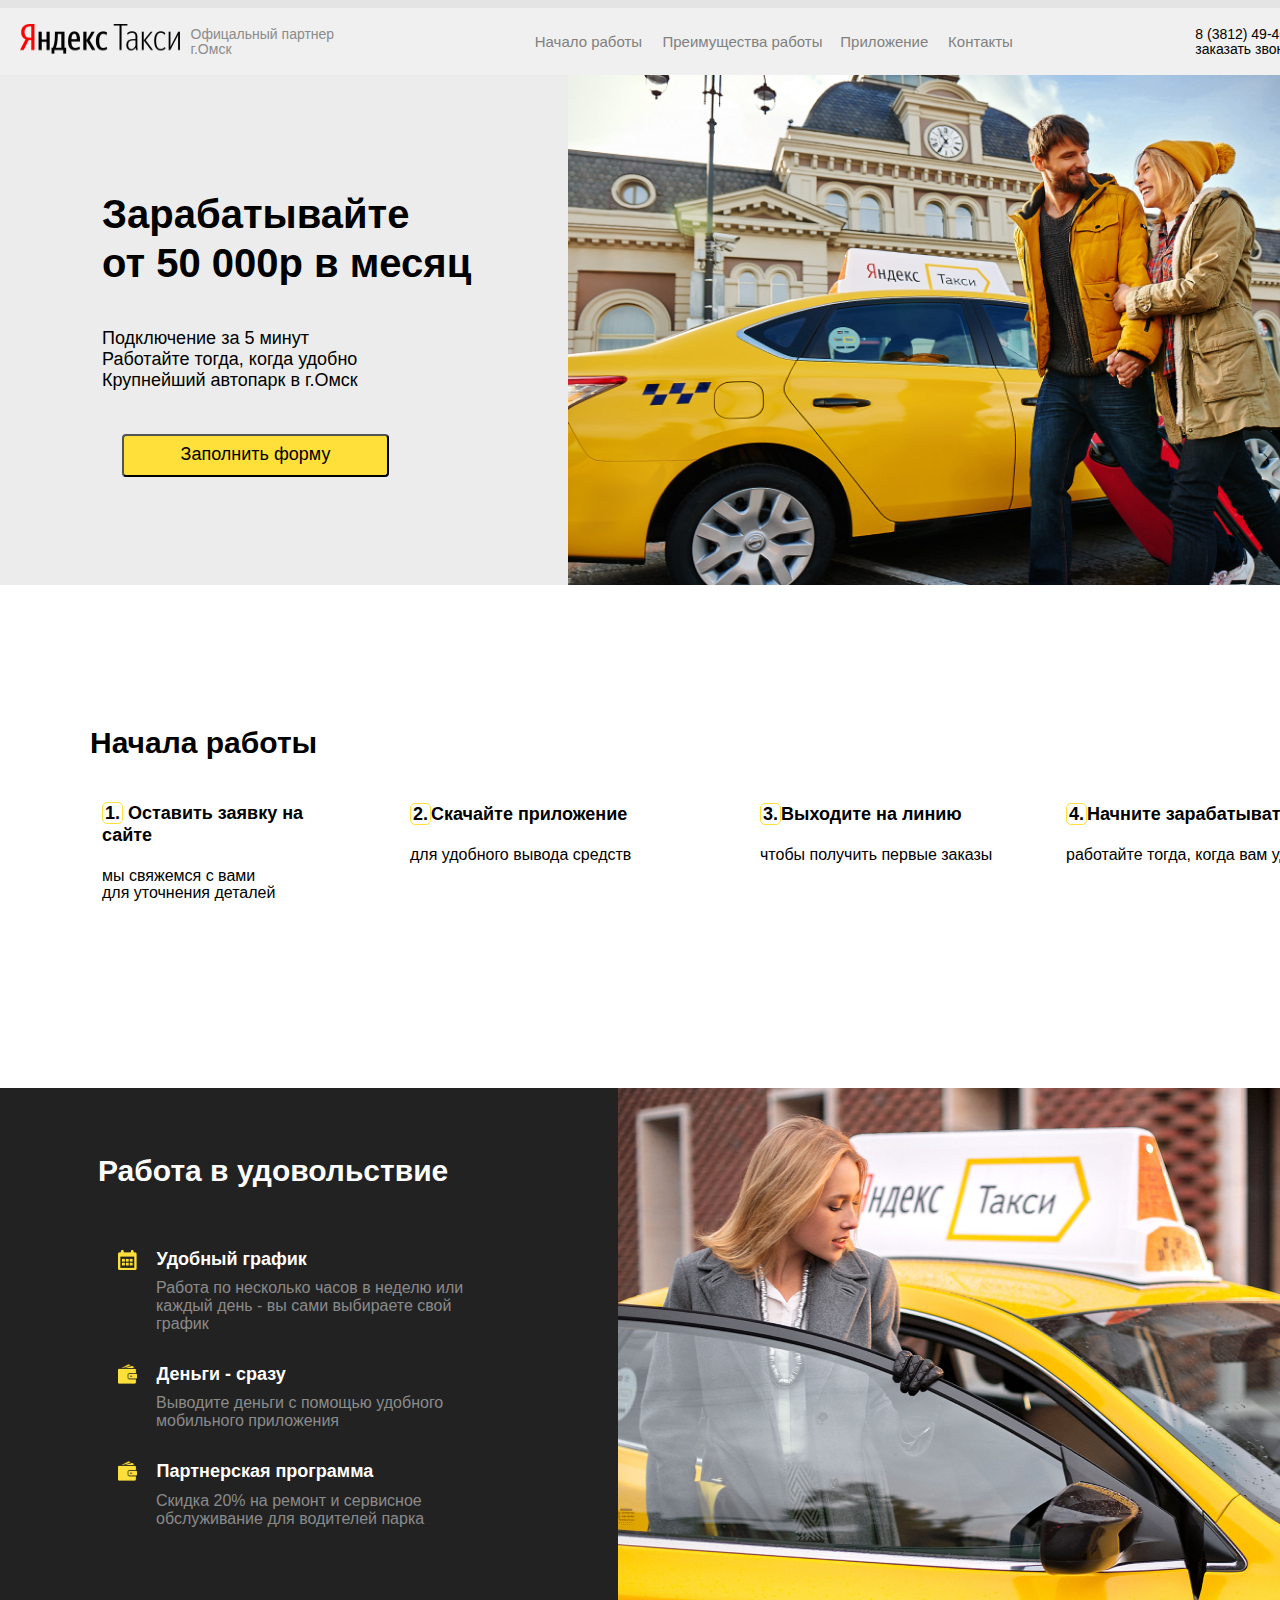
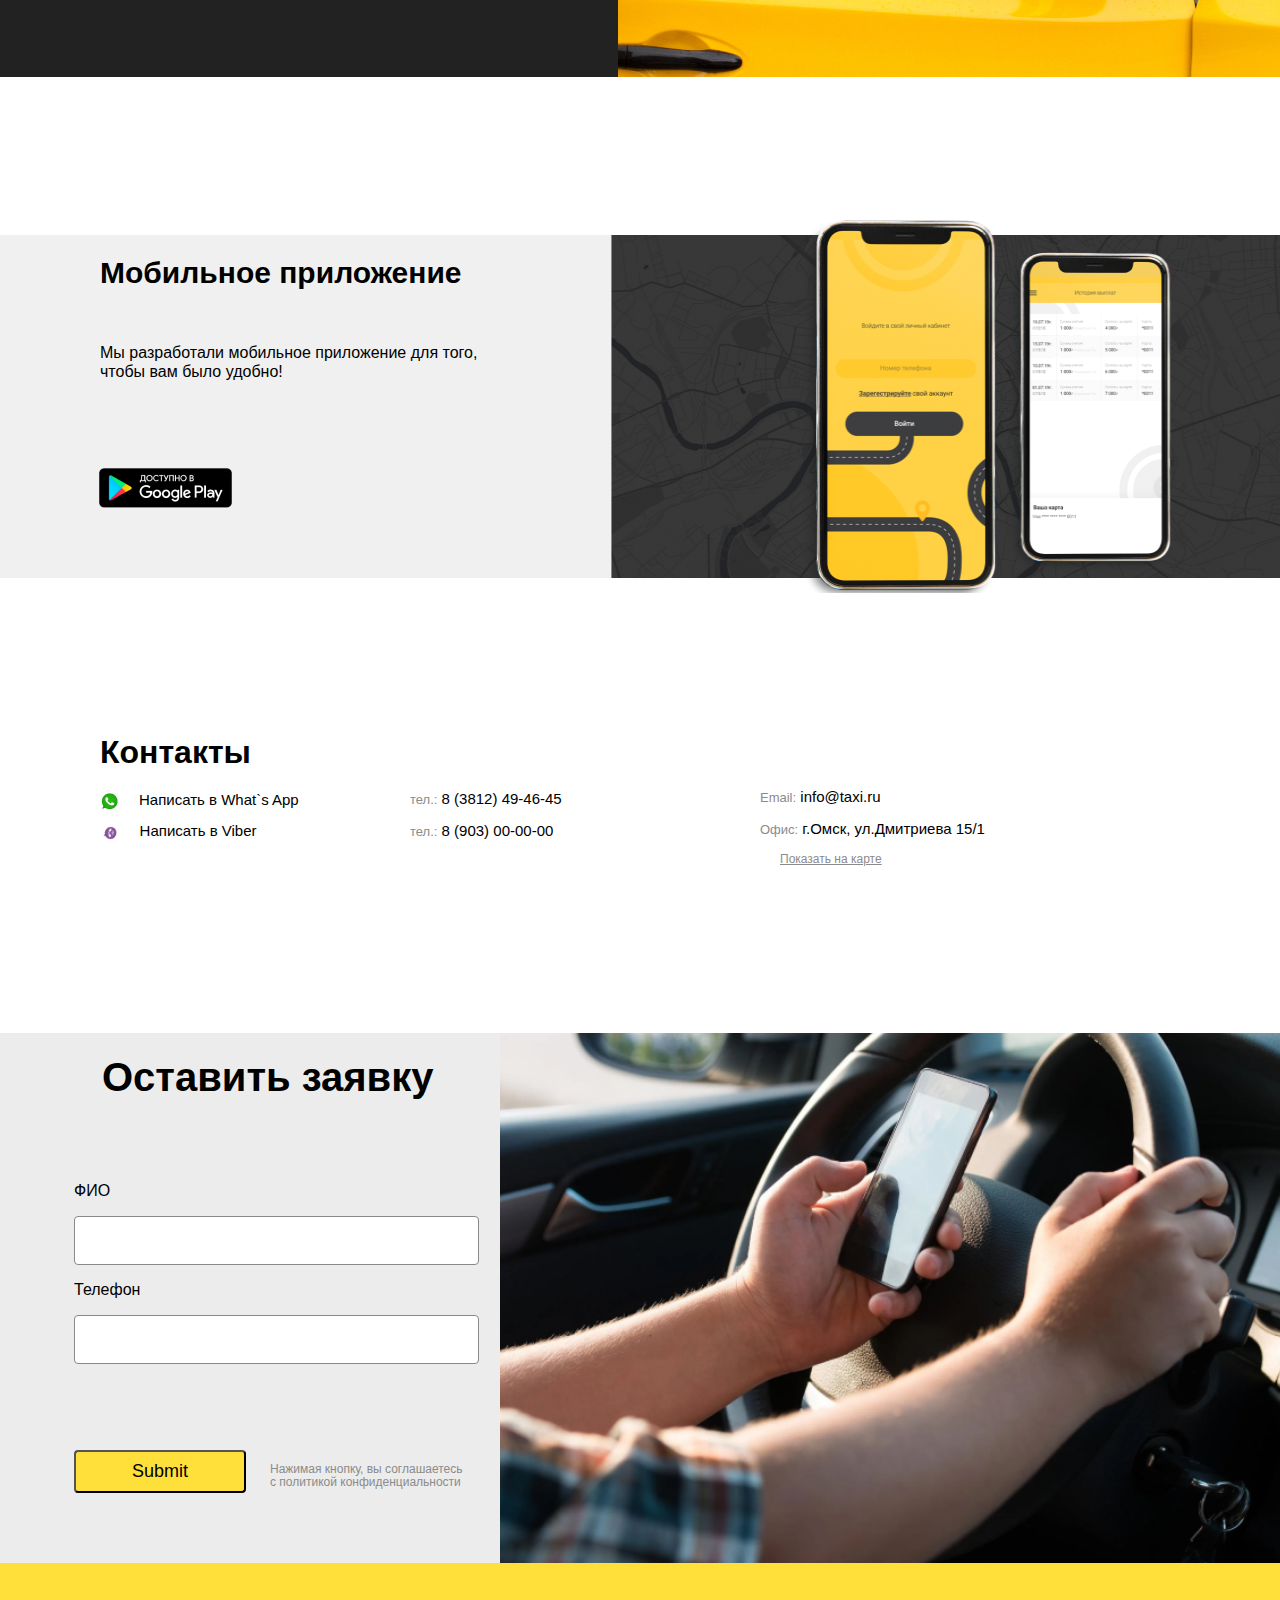
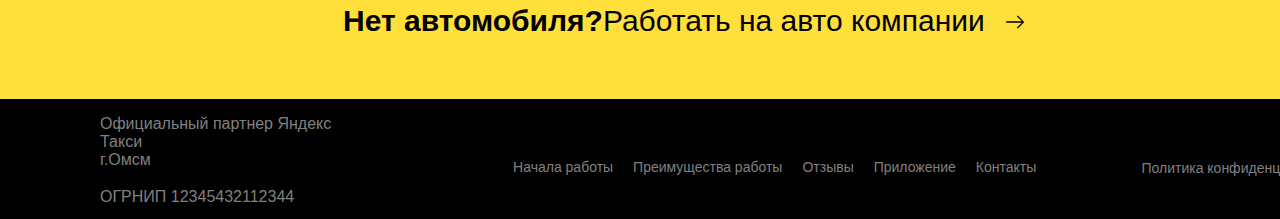
==== commit f5748ac5: "scroll by clicking" ====
--- a/index.html
+++ b/index.html
@@ -46,10 +46,7 @@
                     Работайте тогда, когда удобно<br>
                     Крупнейший автопарк в г.Омск
                 </p>
-                <form action=""></form>
-                <button id="#end" class="button" type="submit" form="data">
-                    Заполнить форму
-                </button>
+                <a href="#end"><input id="scrl" class="button" type="submit" form="data" value="Заполнить форму"></a>
             </div>
             <div>
                 <img class="size" src="image/start.png">
@@ -147,28 +144,28 @@
             <div id="Div2">
                 <p><span id="snap">Email:</span> info@taxi.ru</p>
                 <p><span id="snap">Офис:</span> г.Омск, ул.Дмитриева 15/1</p>
-                <a target="_blank" href="https://yandex.ru/maps/66/omsk/house/ulitsa_dmitriyeva_15_1/Y0oYdQdkS0QBQFtufXV2eXpnZw==/?ll=73.304216%2C54.978643&z=17">Показать на карте</a>
-            </div>
-        </div>
-    </div>
-
+                <a target="_blank"
+                    href="https://yandex.ru/maps/66/omsk/house/ulitsa_dmitriyeva_15_1/Y0oYdQdkS0QBQFtufXV2eXpnZw==/?ll=73.304216%2C54.978643&z=17">Показать
+                    на карте</a>
+            </div>
+        </div>
+    </div>
     <div id="end">
         <div class="form introduction block">
             <div>
-                <p class="font" style="margin-top: 20px;">
-                    Оставить заявку
-                </p>
-                <p style="margin-left: 74px; margin-top: 80px;">ФИО</p>
-                <p> <input class="inputName" type="text" name="ФИО"></p>
-                <p style="margin-left: 74px;">Телефон</p>
-                <p> <input style="margin-top:0;" class="inputName" type="tel" name="number"></p>
-                <form action="ajax/form.php"></form>
-                <button id="EnterDate" style="margin-top: 70px; margin-left: 74px;" class="button" type="submit"
-                    form="data">
-                    Отправить
-                </button>
-                <p class="text4">Нажимая кнопку, вы соглашаетесь<br>
-                    с политикой конфиденциальности</p>
+                <form id="my-form" action="ajax/form.php" method="post" enctype="multipart/form-data">
+                    <p class="font" style="margin-top: 20px;">
+                        Оставить заявку
+                    </p>
+                    <p style="margin-left: 74px; margin-top: 80px;">ФИО</p>
+                    <p> <input class="inputName" type="text" name="ФИО"></p>
+                    <p style="margin-left: 74px;">Телефон</p>
+                    <p> <input style="margin-top:0;" class="inputName" type="tel" name="number"></p>
+                    <input id="scrl" style="margin-top: 70px; margin-left: 74px; " type="submit" form="data">
+                    <p class="text4">Нажимая кнопку, вы соглашаетесь<br>
+                        с политикой конфиденциальности
+                    </p>
+                </form>
             </div>
             <div>
                 <div>
--- a/style.css
+++ b/style.css
@@ -493,7 +493,6 @@
 .contacts a {
     color: #8B8B8B;
     font-size: 12px;
-    font-family: Yandex Sans Display;
     font-style: normal;
     font-weight: 300;
     line-height: 107%;
@@ -548,6 +547,27 @@
 
 .form {}
 
+.form #scrl {
+    width: 172px;
+    height: 43px;
+    flex-shrink: 0;
+    border-radius: 4px;
+    background: #FFDF39;
+    color: #000;
+    font-size: 18px;
+    line-height: 107%;
+    margin-left: 102px;
+    margin-top: 25px;
+}
+.form #scrl:hover{
+    background: #e4bc0c;
+}
+
+.form #plc {
+    font-size: 12px;
+    text-decoration-line: underline;
+}
+
 .form img {
     width: 870px;
     height: 530px;
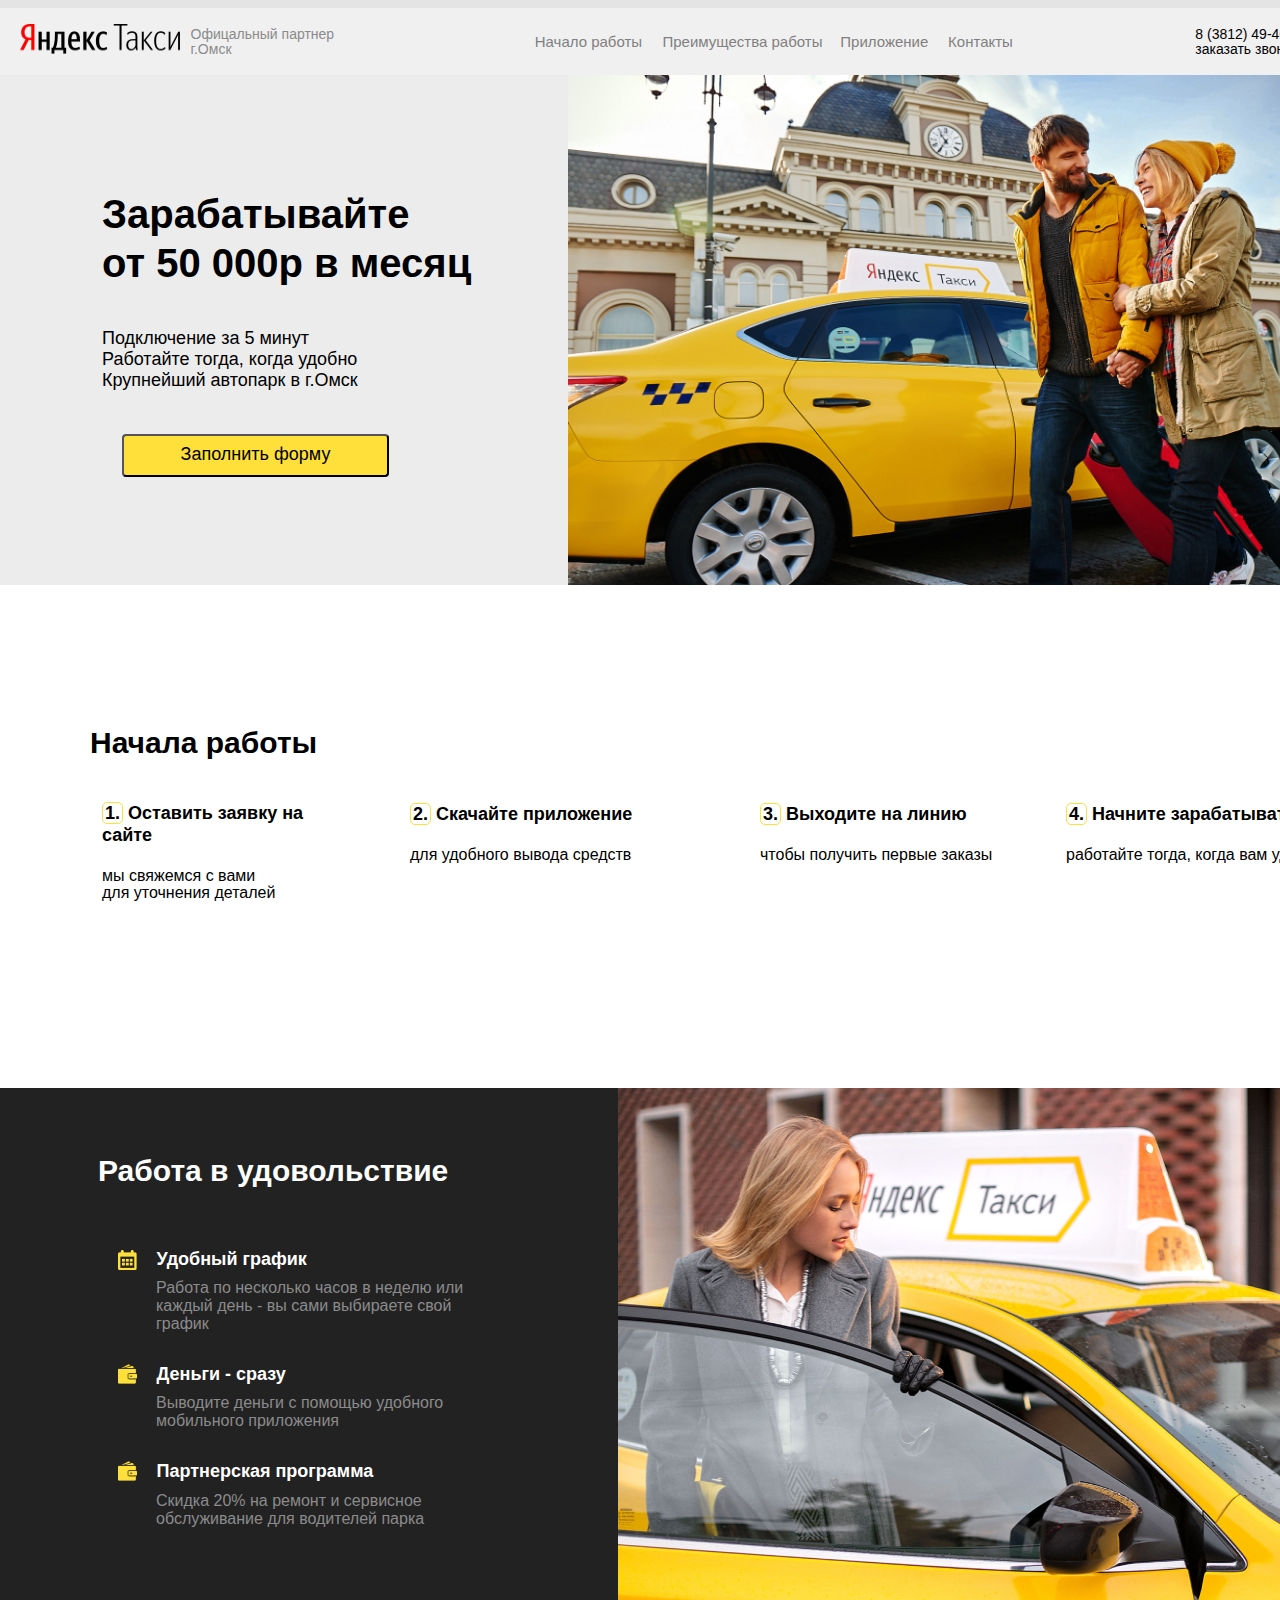
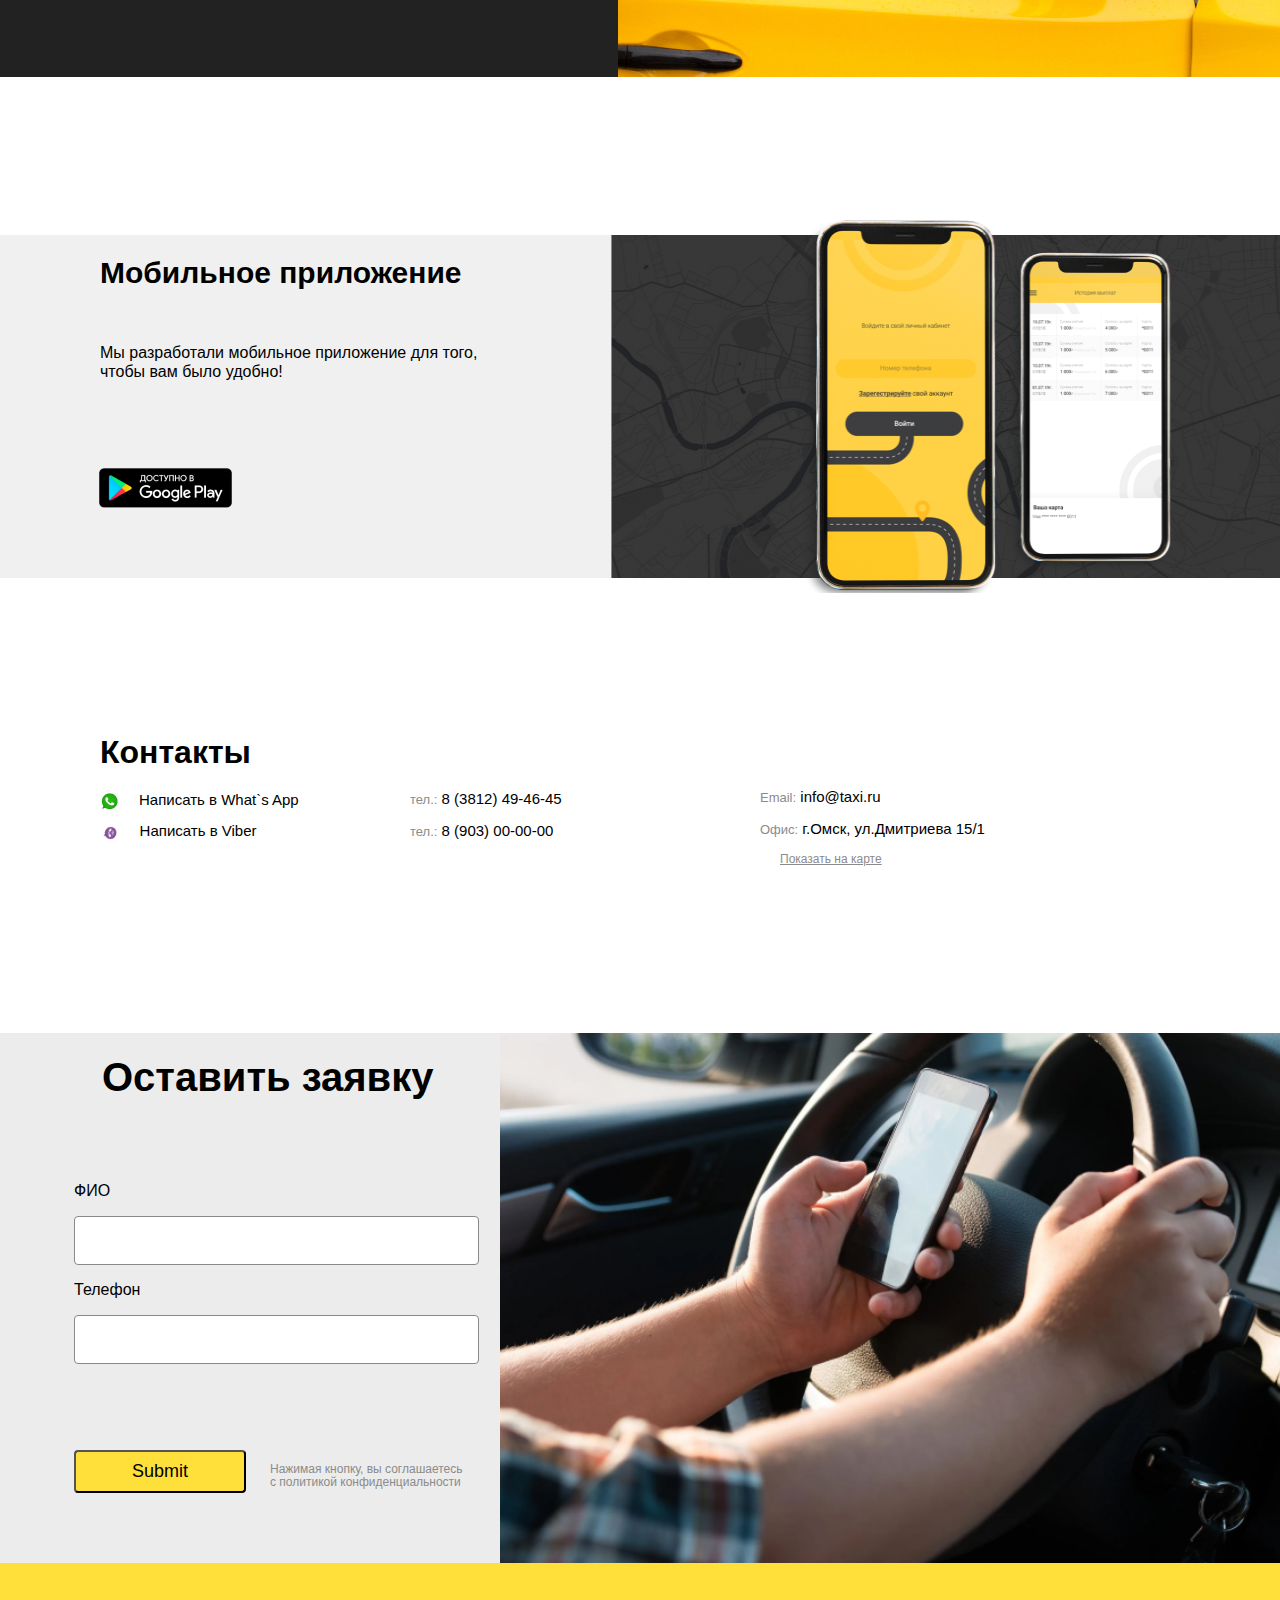
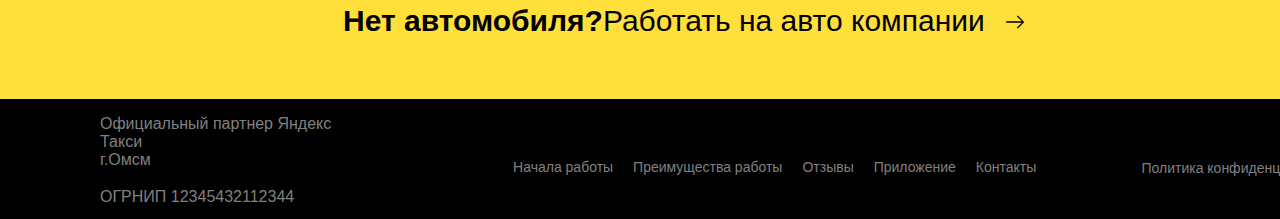
==== commit f9dd993d: "Post запросы и запись в файл" ====
--- a/index.html
+++ b/index.html
@@ -1,15 +1,16 @@
 <!DOCTYPE html>
-<html lang="en">
+<html lang="ru">
 
 <head>
     <meta charset="UTF-8">
     <meta name="viewport" content="width=device-width, initial-scale=1.0">
     <link rel="stylesheet" href="style.css">
-    <script src="https://ajax.googleapis.com/ajax/libs/jquery/3.1.1/jquery.min.js"></script>
+    <script src="/jquery-3.7.0.min.js"></script>
     <title>Такси</title>
 </head>
 
 <body>
+    
     <header class="header">
         <div>
             <div class="header__inner">
@@ -60,25 +61,29 @@
             <div>
                 <h1>Начала работы</h1>
                 <h3>
-                    <snap>1.</snap> Оставить заявку на сайте
+                    <snap>1.</snap>
+                    Оставить заявку на сайте
                 </h3>
                 <p> мы свяжемся с вами <br> для уточнения деталей</p>
             </div>
             <div>
                 <h3 style="margin-top: 218px; margin-left: 60px;">
-                    <snap>2.</snap>Скачайте приложение
+                    <snap>2.</snap>
+                    Скачайте приложение
                 </h3>
                 <p style="margin-left: 60px;"> для удобного вывода средств</p>
             </div>
             <div>
                 <h3 style="margin-top: 218px; margin-left: 60px;">
-                    <snap>3.</snap>Выходите на линию
+                    <snap>3.</snap>
+                    Выходите на линию
                 </h3>
                 <p style="margin-left: 60px;"> чтобы получить первые заказы</p>
             </div>
             <div style="margin-left: -44px;">
                 <h3 style="margin-top: 218px; margin-left: 60px;">
-                    <snap>4.</snap>Начните зарабатывать
+                    <snap>4.</snap>
+                    Начните зарабатывать
                 </h3>
                 <p style="margin-left: 60px;">работайте тогда, когда вам удобно </p>
             </div>
@@ -151,17 +156,19 @@
         </div>
     </div>
     <div id="end">
+
         <div class="form introduction block">
-            <div>
-                <form id="my-form" action="ajax/form.php" method="post" enctype="multipart/form-data">
+            <div id="response">
+                <form id="myForm" action="form.php" method="POST">
+                    <script src="form.js"></script>
                     <p class="font" style="margin-top: 20px;">
                         Оставить заявку
                     </p>
                     <p style="margin-left: 74px; margin-top: 80px;">ФИО</p>
-                    <p> <input class="inputName" type="text" name="ФИО"></p>
+                    <p><input class="inputName" type="text" name="name" required></p>
                     <p style="margin-left: 74px;">Телефон</p>
-                    <p> <input style="margin-top:0;" class="inputName" type="tel" name="number"></p>
-                    <input id="scrl" style="margin-top: 70px; margin-left: 74px; " type="submit" form="data">
+                    <p><input style="margin-top:0;" class="inputName" type="tel" name="number" required></p>
+                    <input id="scrl" style="margin-top: 70px; margin-left: 74px; " type="submit">
                     <p class="text4">Нажимая кнопку, вы соглашаетесь<br>
                         с политикой конфиденциальности
                     </p>
@@ -174,12 +181,12 @@
             </div>
         </div>
     </div>
+
     <div class="last">
         <p id="first"> Нет автомобиля? </p>
-        <p> Работать на авто компании <img src="image/right.svg"> </p>
-
-    </div>
-
+        <p> Работать на авто компании <img src="image/right.svg"></p>
+
+    </div>
 
 
     <footer class="footer">
--- a/style.css
+++ b/style.css
@@ -11,7 +11,7 @@
 html {
     height: 100%;
     scroll-behavior: smooth;
-    font-family: 'YSTextRegular', Arial, Helvetica, sans-serif;
+    font-family: '/font/YandexSansDisplay.ttf', Arial, Helvetica, sans-serif;
 }
 
 .li {
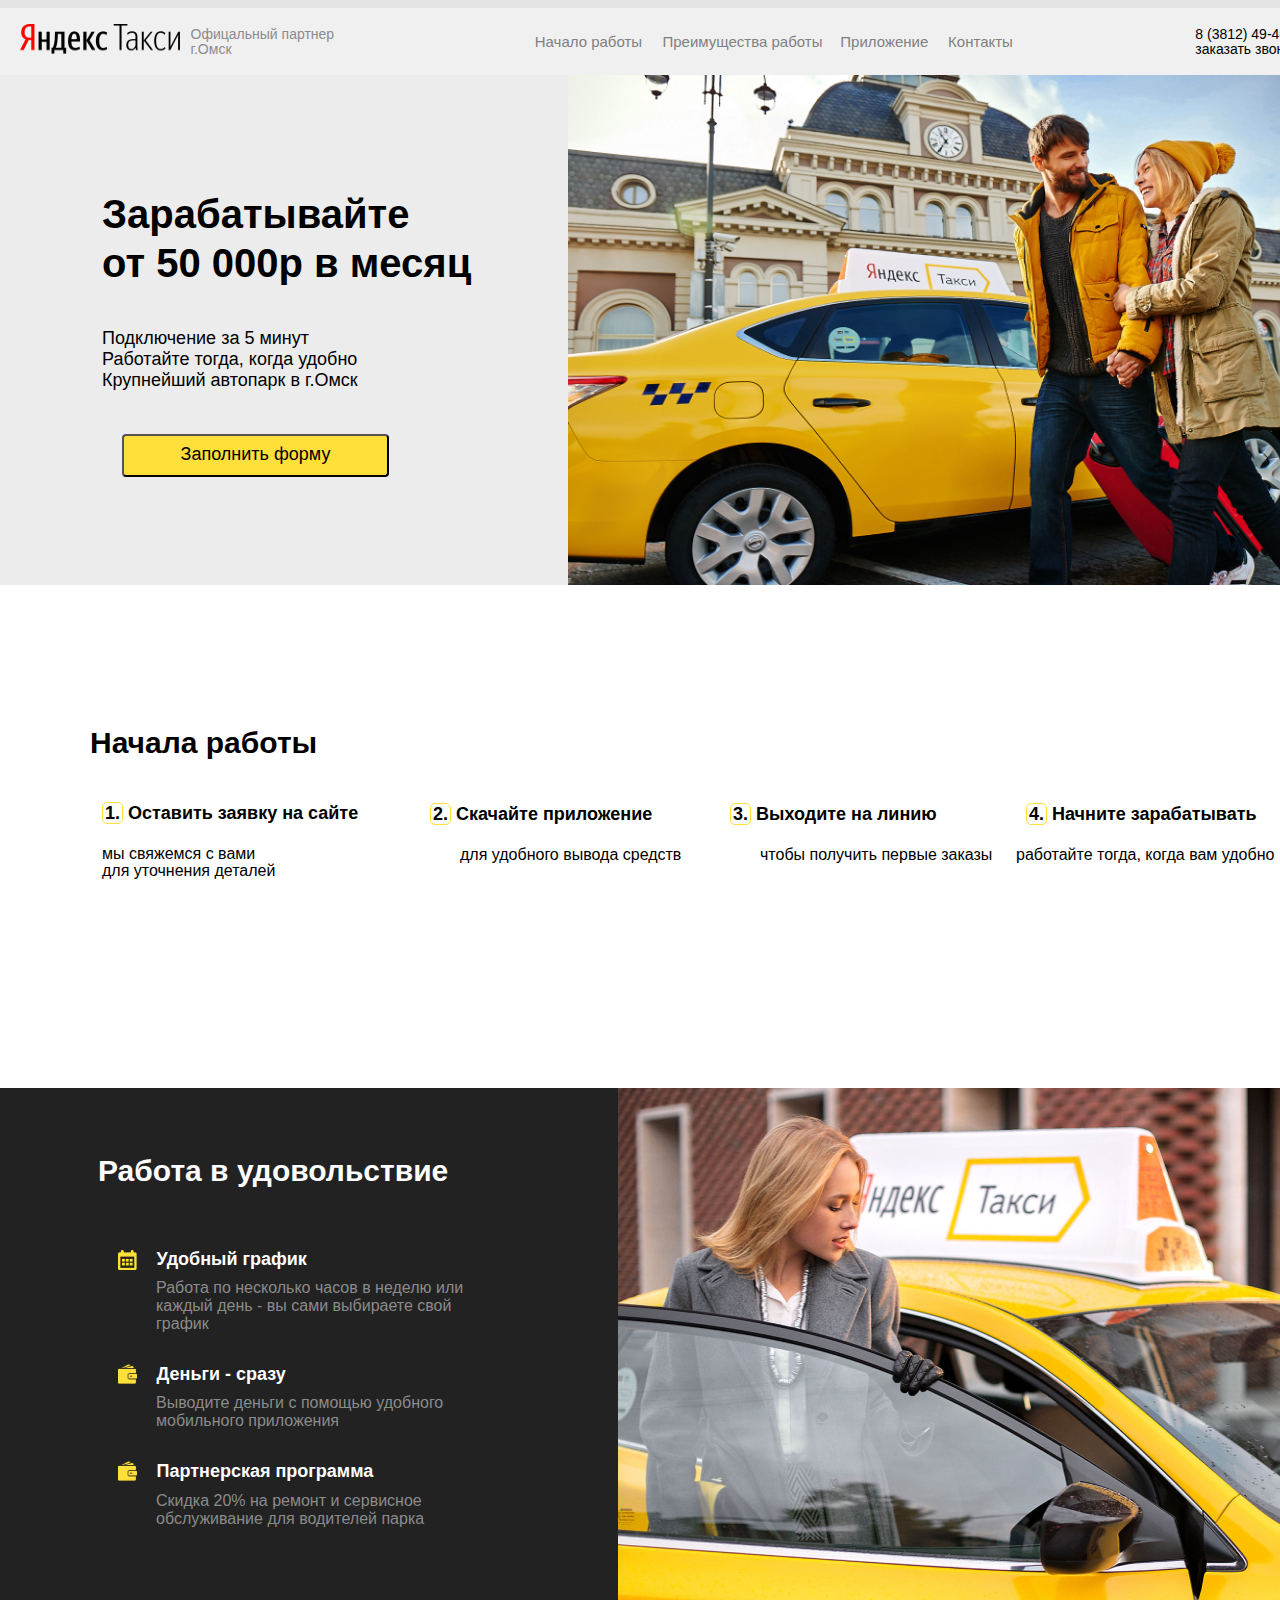
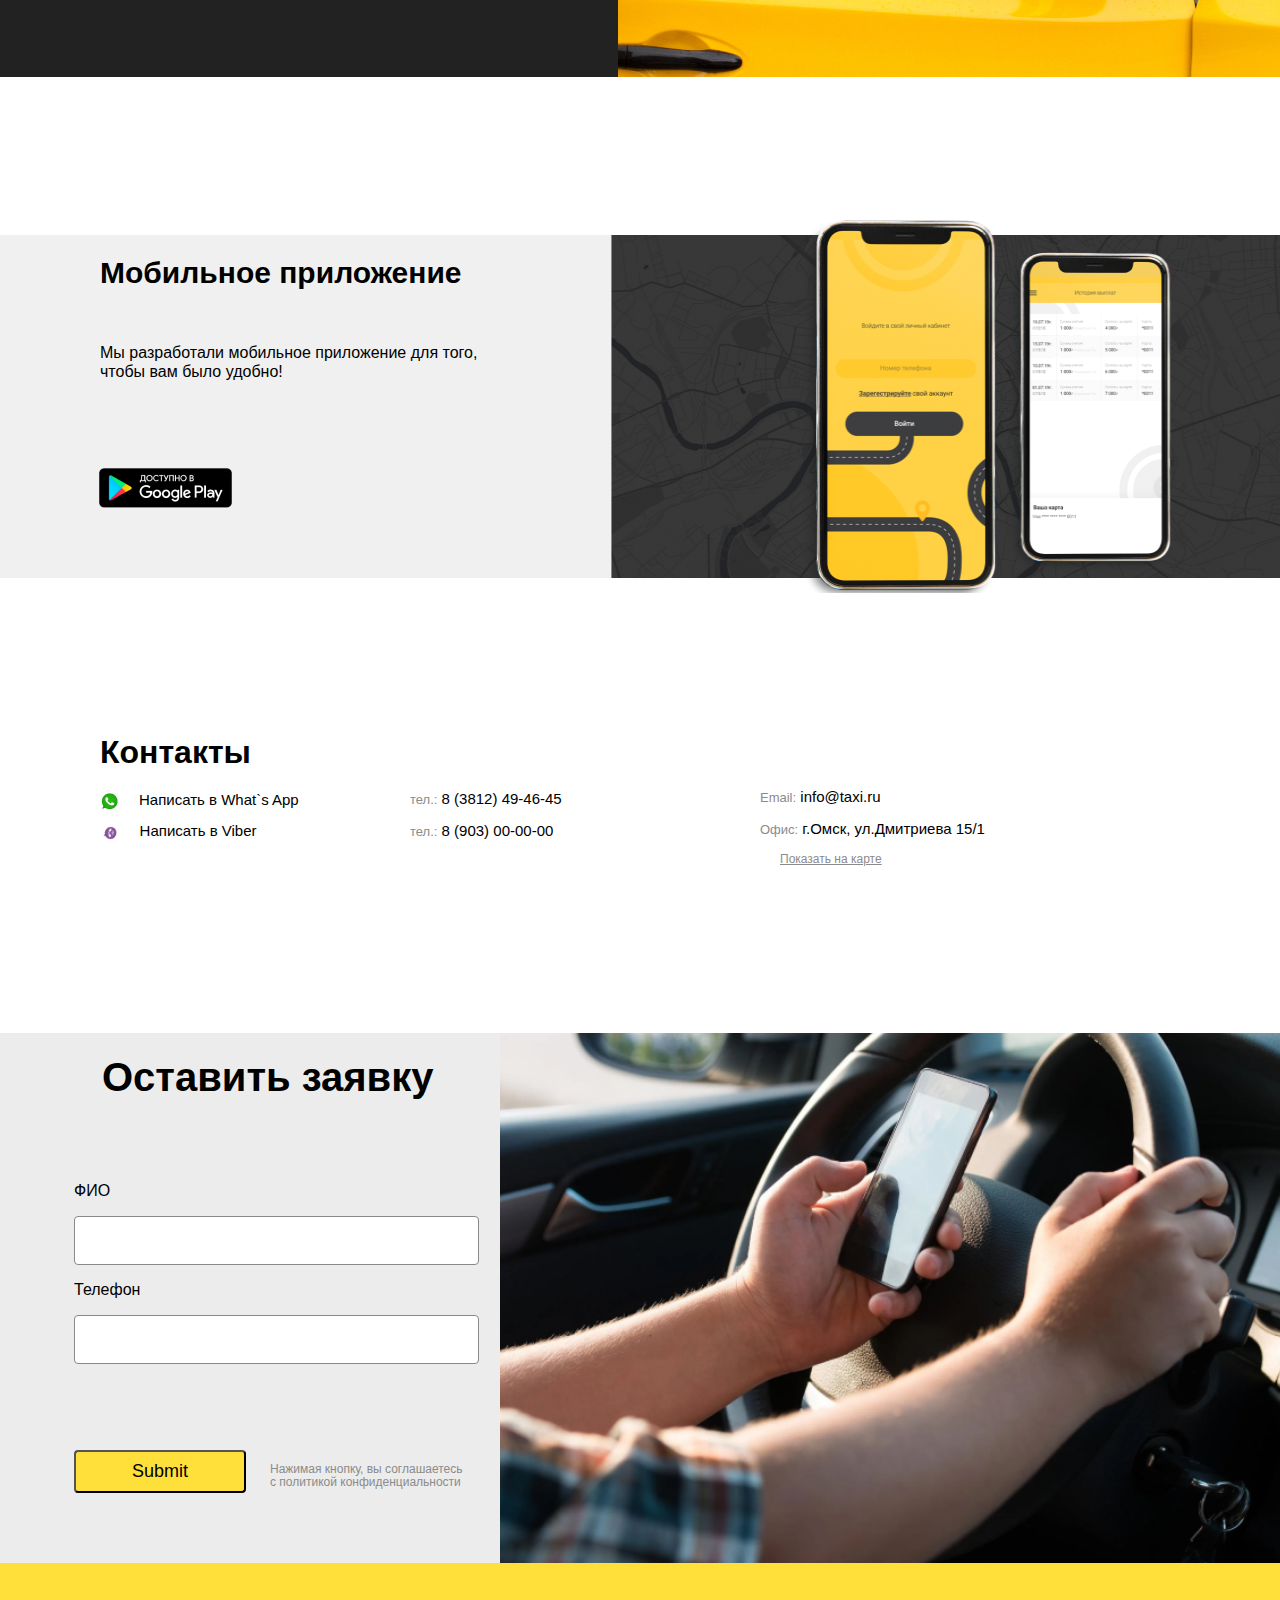
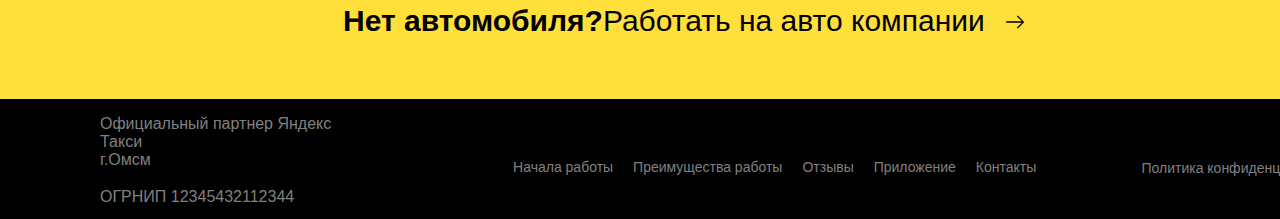
==== commit 3f91ab1a: "ajax записан в другой форме" ====
--- a/index.html
+++ b/index.html
@@ -6,7 +6,8 @@
     <meta name="viewport" content="width=device-width, initial-scale=1.0">
     <link rel="stylesheet" href="style.css">
     <script src="/jquery-3.7.0.min.js"></script>
-    <title>Такси</title>
+    <link rel = "shortcut icon" href = "/image/TaxiIMG.png" type = "image/png">
+    <title >Яндекс Такси</title>
 </head>
 
 <body>
@@ -67,21 +68,21 @@
                 <p> мы свяжемся с вами <br> для уточнения деталей</p>
             </div>
             <div>
-                <h3 style="margin-top: 218px; margin-left: 60px;">
+                <h3 style="margin-top: 218px; margin-left: 30px;">
                     <snap>2.</snap>
                     Скачайте приложение
                 </h3>
                 <p style="margin-left: 60px;"> для удобного вывода средств</p>
             </div>
             <div>
-                <h3 style="margin-top: 218px; margin-left: 60px;">
+                <h3 style="margin-top: 218px; margin-left: 30px;">
                     <snap>3.</snap>
                     Выходите на линию
                 </h3>
                 <p style="margin-left: 60px;"> чтобы получить первые заказы</p>
             </div>
             <div style="margin-left: -44px;">
-                <h3 style="margin-top: 218px; margin-left: 60px;">
+                <h3 style="margin-top: 218px; margin-left: 70px;">
                     <snap>4.</snap>
                     Начните зарабатывать
                 </h3>
--- a/style.css
+++ b/style.css
@@ -262,7 +262,7 @@
 
 .job {
     display: grid;
-    grid-template-columns: 350px 350px 350px 350px;
+    grid-template-columns: 400px 300px 300px 350px;
     width: 1368px;
     height: 503px;
     background: #FFF;
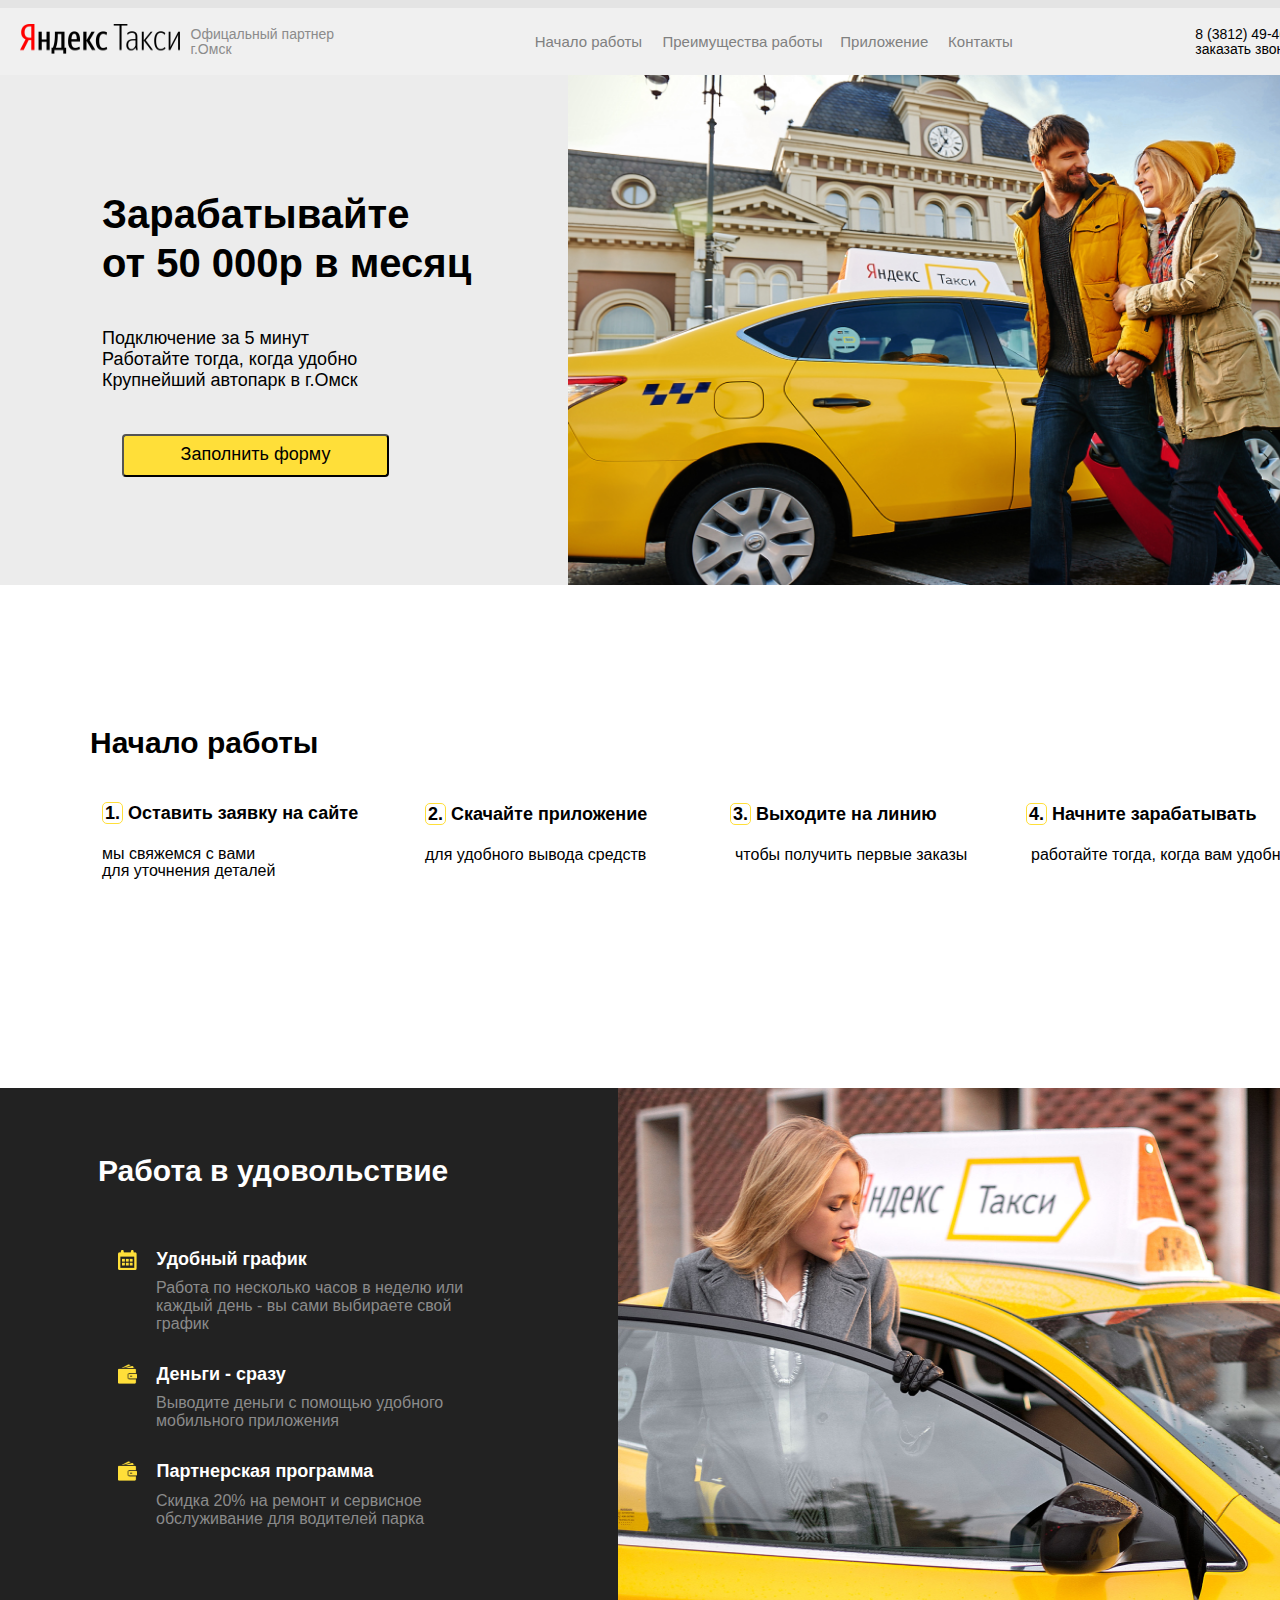
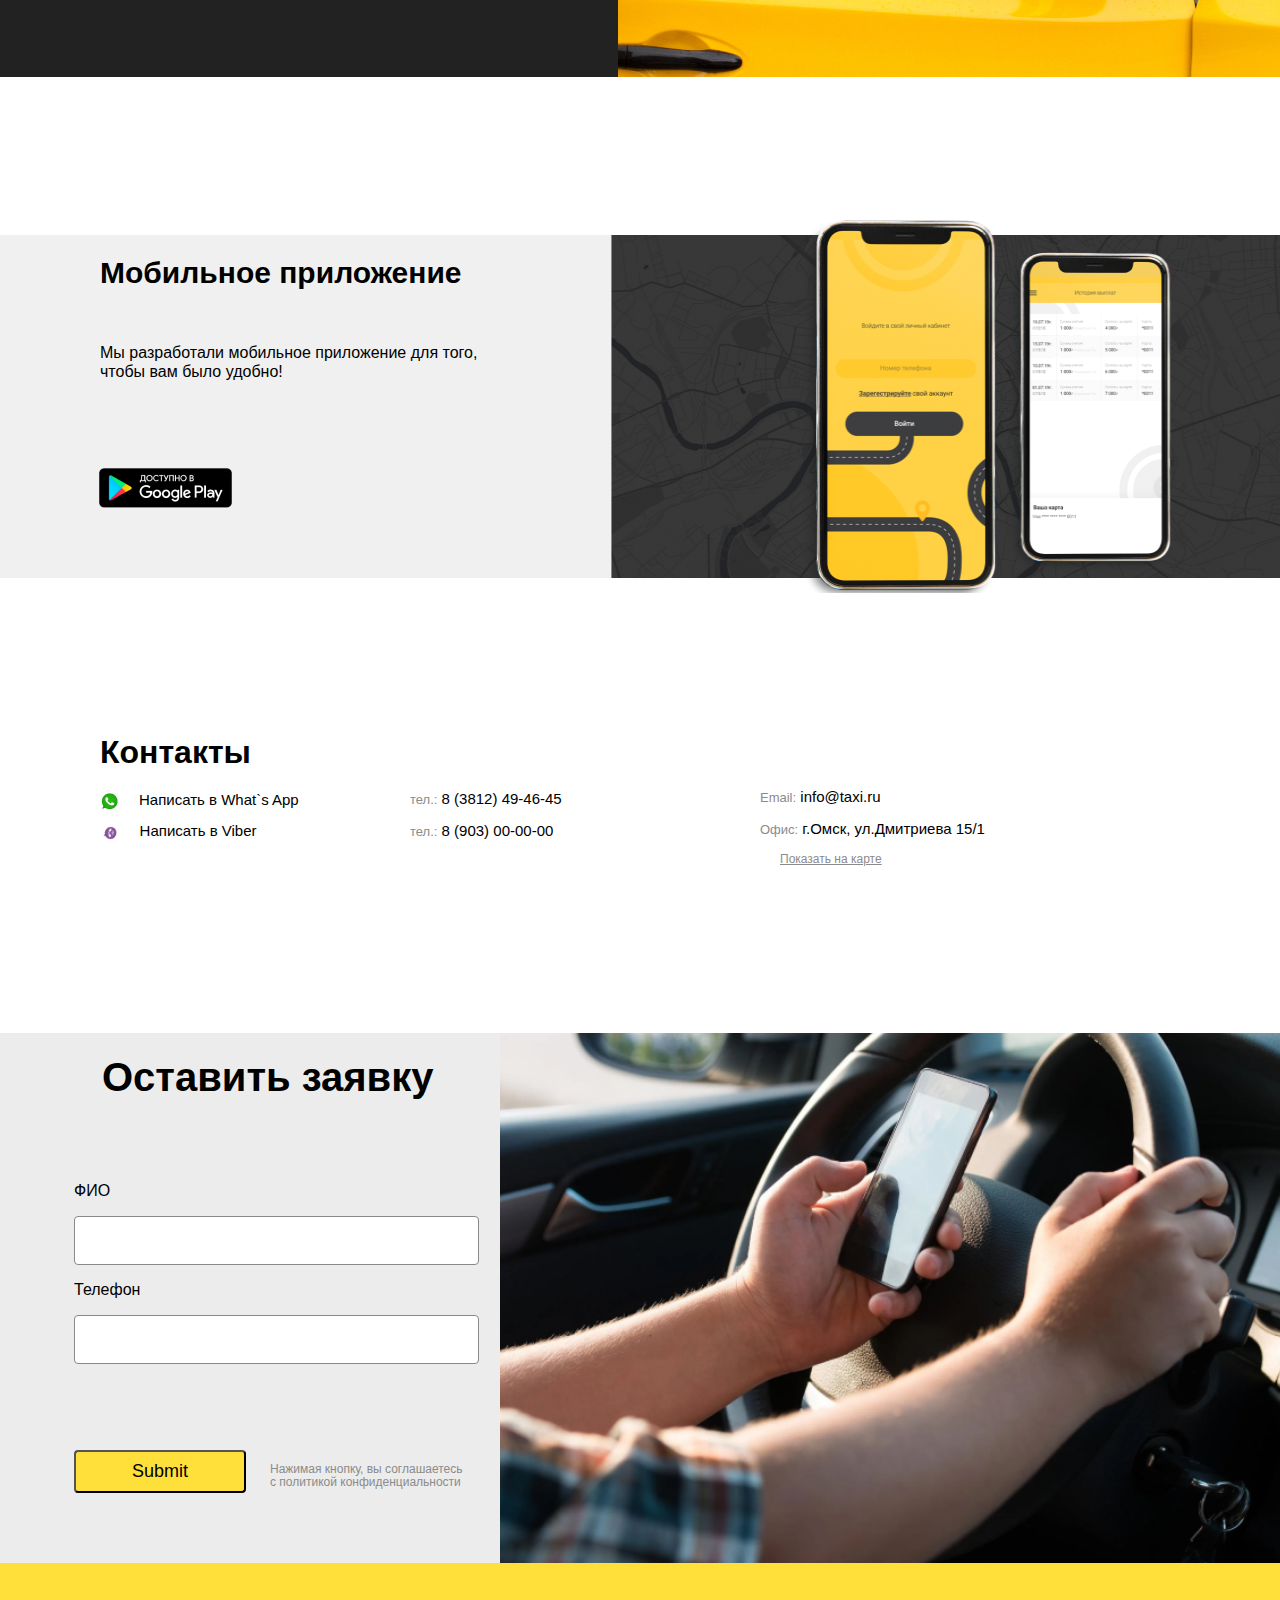
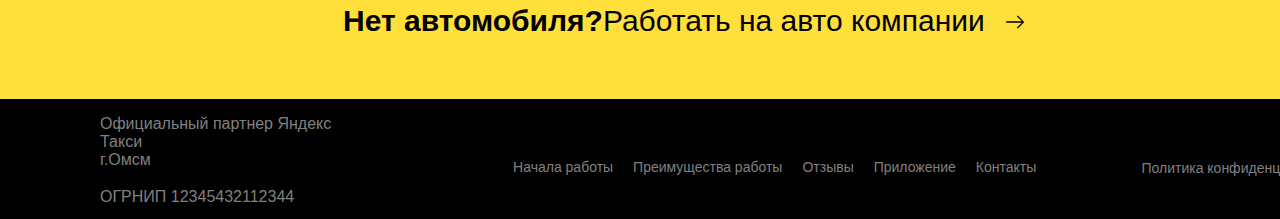
==== commit 534f46e9: "#" ====
--- a/index.html
+++ b/index.html
@@ -60,7 +60,7 @@
     <div>
         <div class="job introduction">
             <div>
-                <h1>Начала работы</h1>
+                <h1>Начало работы</h1>
                 <h3>
                     <snap>1.</snap>
                     Оставить заявку на сайте
@@ -68,25 +68,25 @@
                 <p> мы свяжемся с вами <br> для уточнения деталей</p>
             </div>
             <div>
-                <h3 style="margin-top: 218px; margin-left: 30px;">
+                <h3 style="margin-top: 218px; margin-left: 25px;">
                     <snap>2.</snap>
                     Скачайте приложение
                 </h3>
-                <p style="margin-left: 60px;"> для удобного вывода средств</p>
+                <p style="margin-left: 25px;"> для удобного вывода средств</p>
             </div>
             <div>
                 <h3 style="margin-top: 218px; margin-left: 30px;">
                     <snap>3.</snap>
                     Выходите на линию
                 </h3>
-                <p style="margin-left: 60px;"> чтобы получить первые заказы</p>
+                <p style="margin-left: 35px;"> чтобы получить первые заказы</p>
             </div>
             <div style="margin-left: -44px;">
                 <h3 style="margin-top: 218px; margin-left: 70px;">
                     <snap>4.</snap>
                     Начните зарабатывать
                 </h3>
-                <p style="margin-left: 60px;">работайте тогда, когда вам удобно </p>
+                <p style="margin-left: 75px;">работайте тогда, когда вам удобно </p>
             </div>
         </div>
     </div>
@@ -160,7 +160,7 @@
 
         <div class="form introduction block">
             <div id="response">
-                <form id="myForm" action="form.php" method="POST">
+                <form id="myForm" action="./form.php" method="POST">
                     <script src="form.js"></script>
                     <p class="font" style="margin-top: 20px;">
                         Оставить заявку
